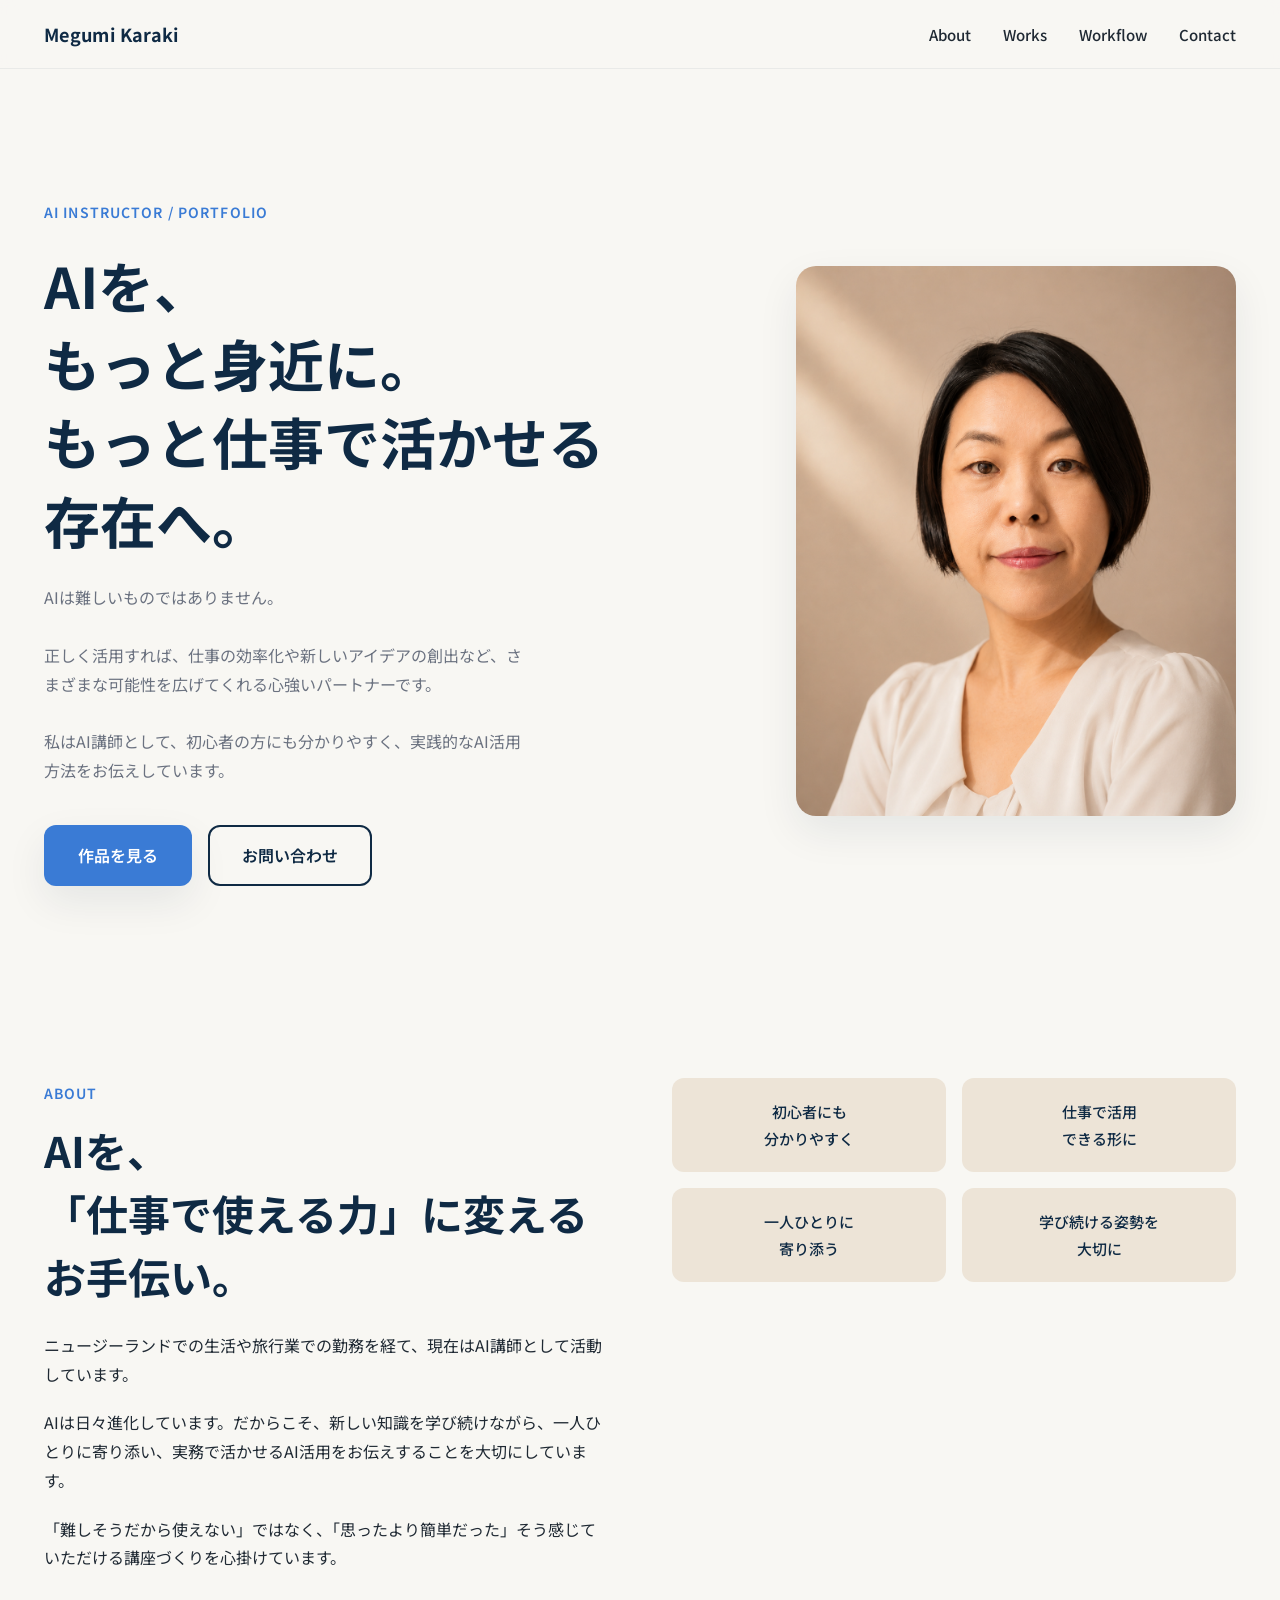
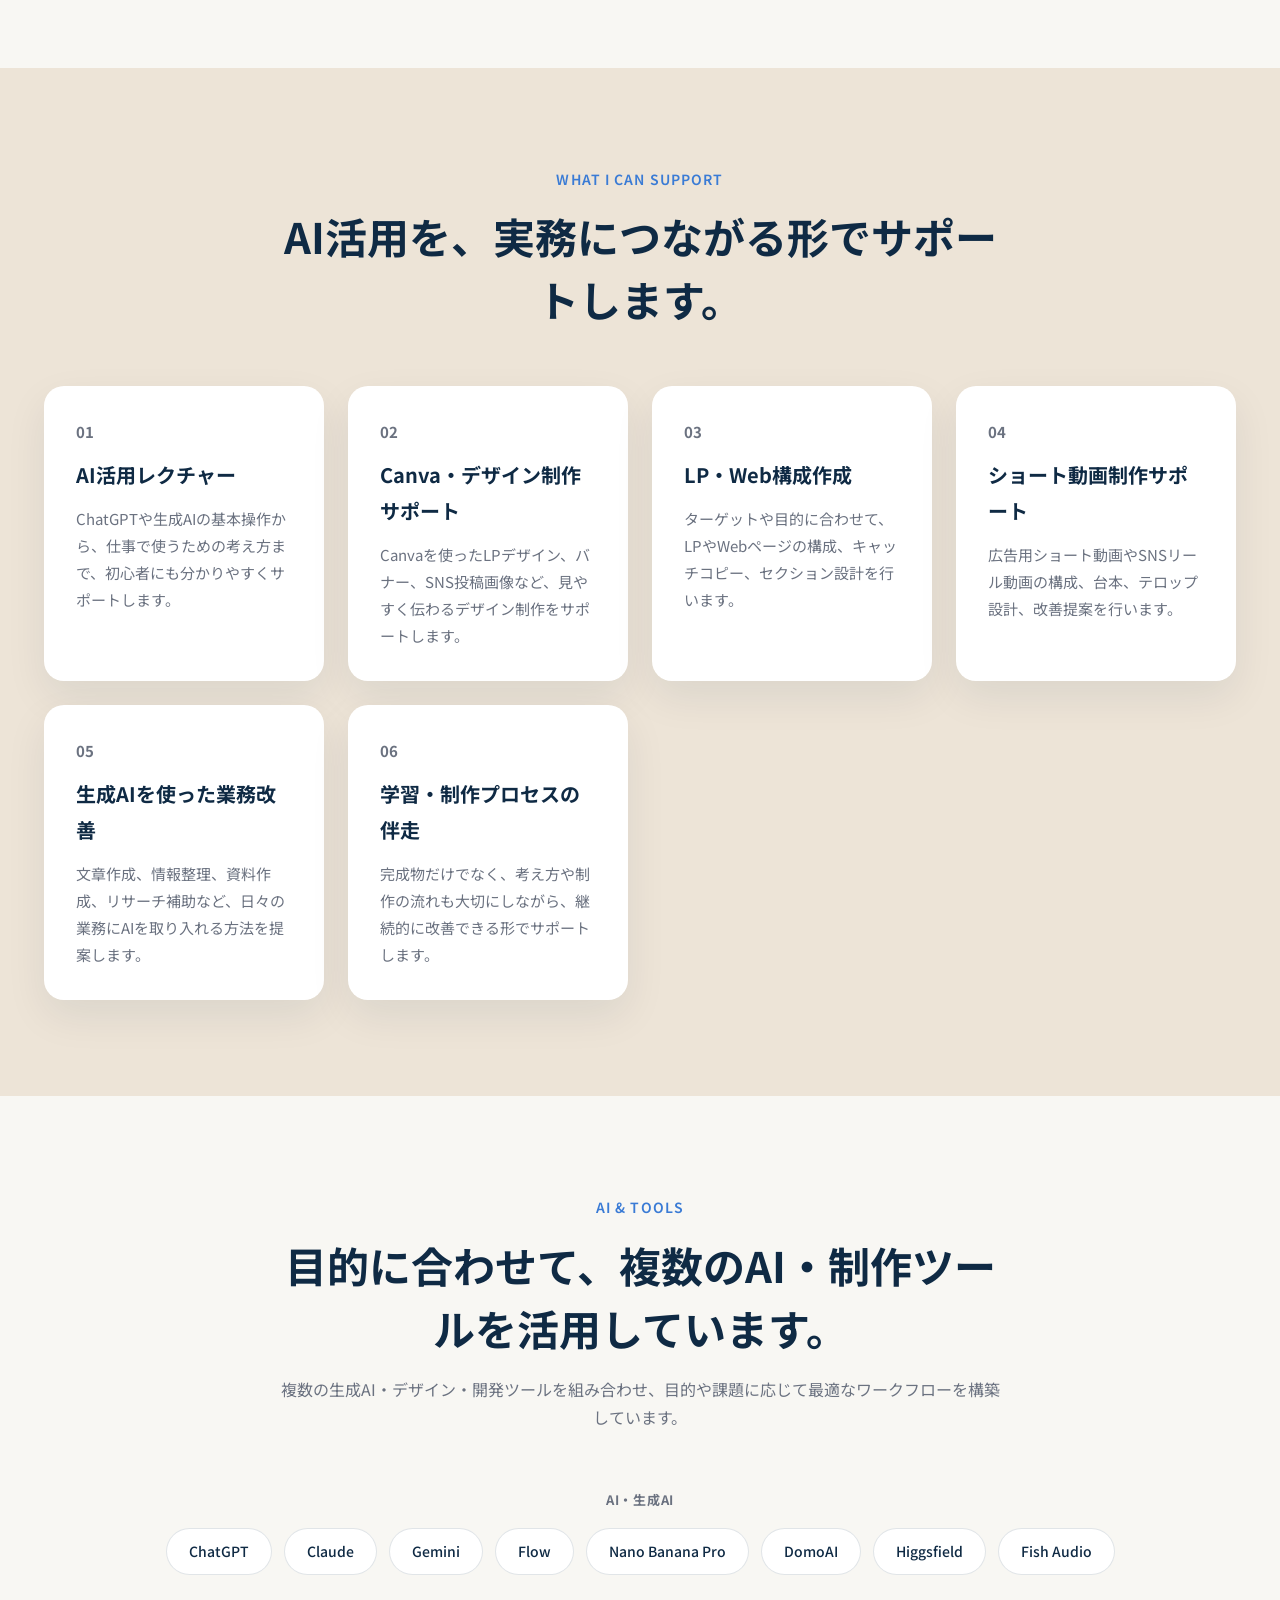
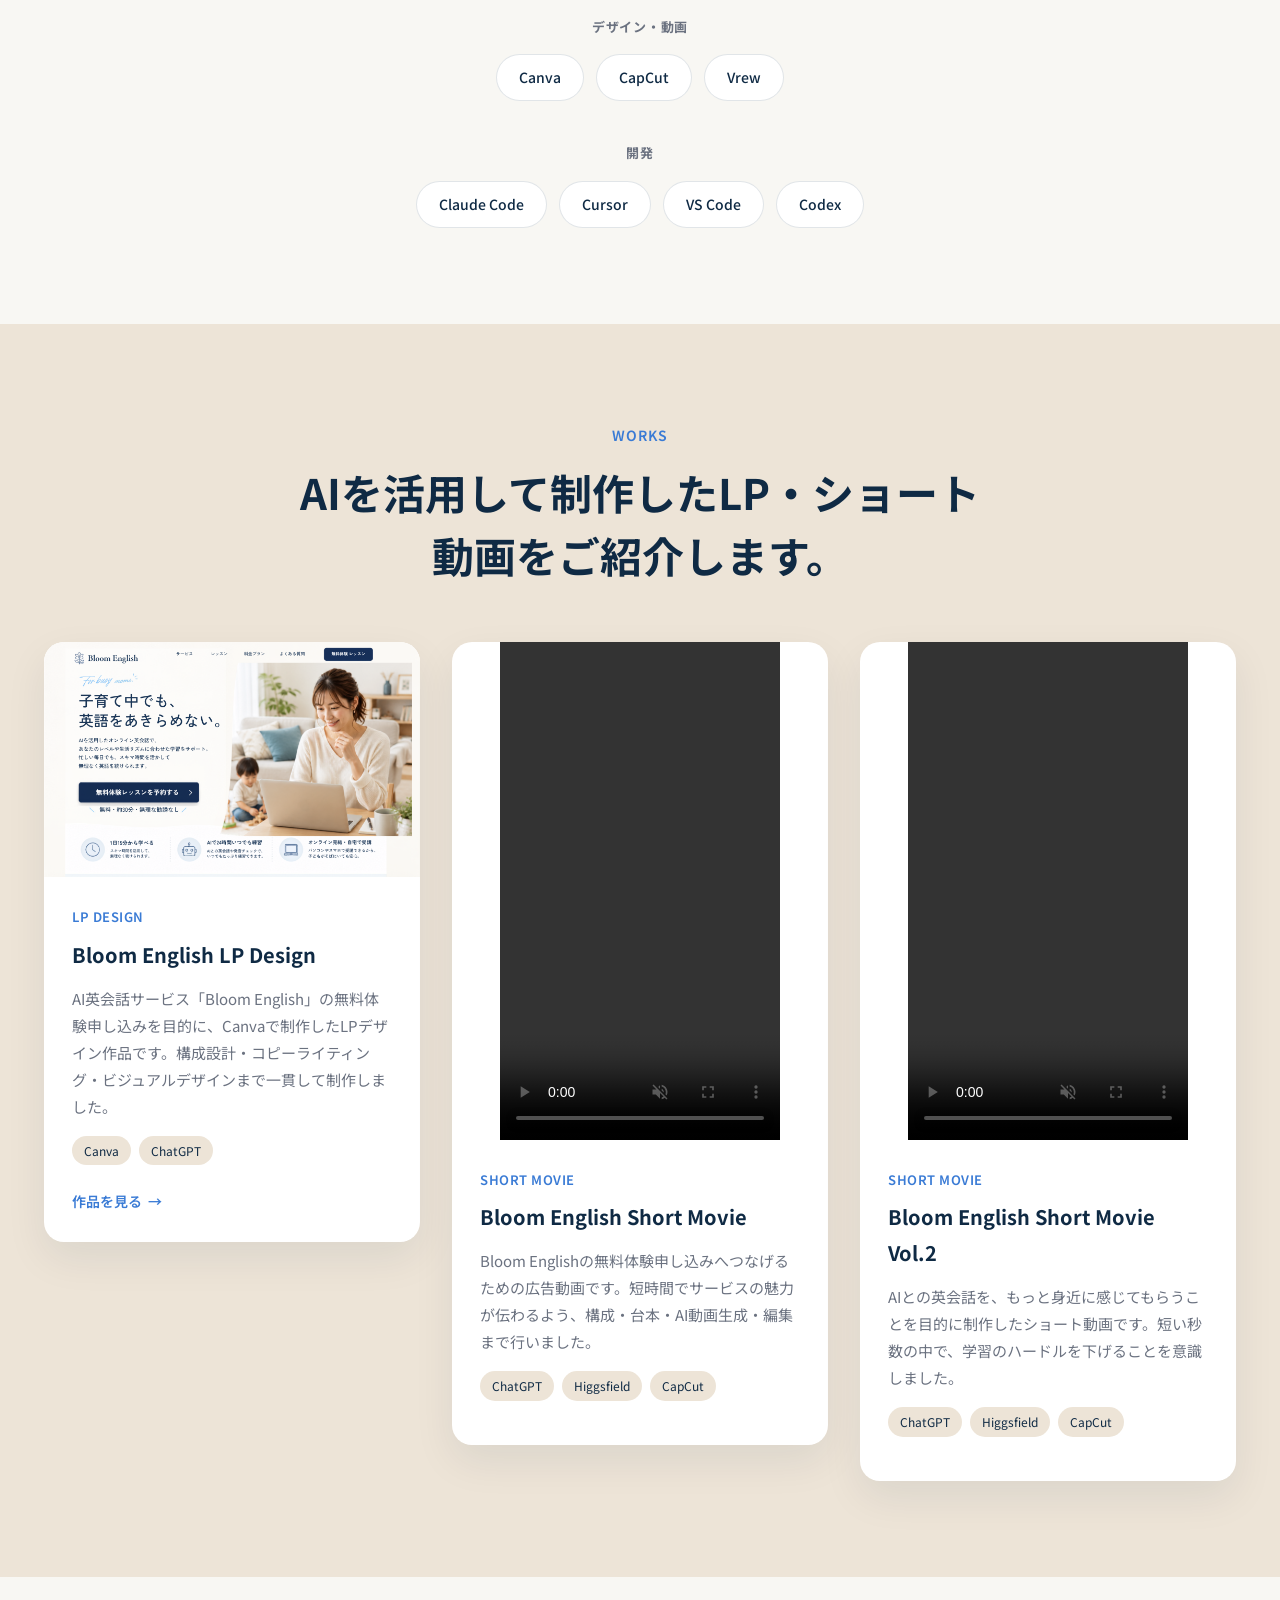
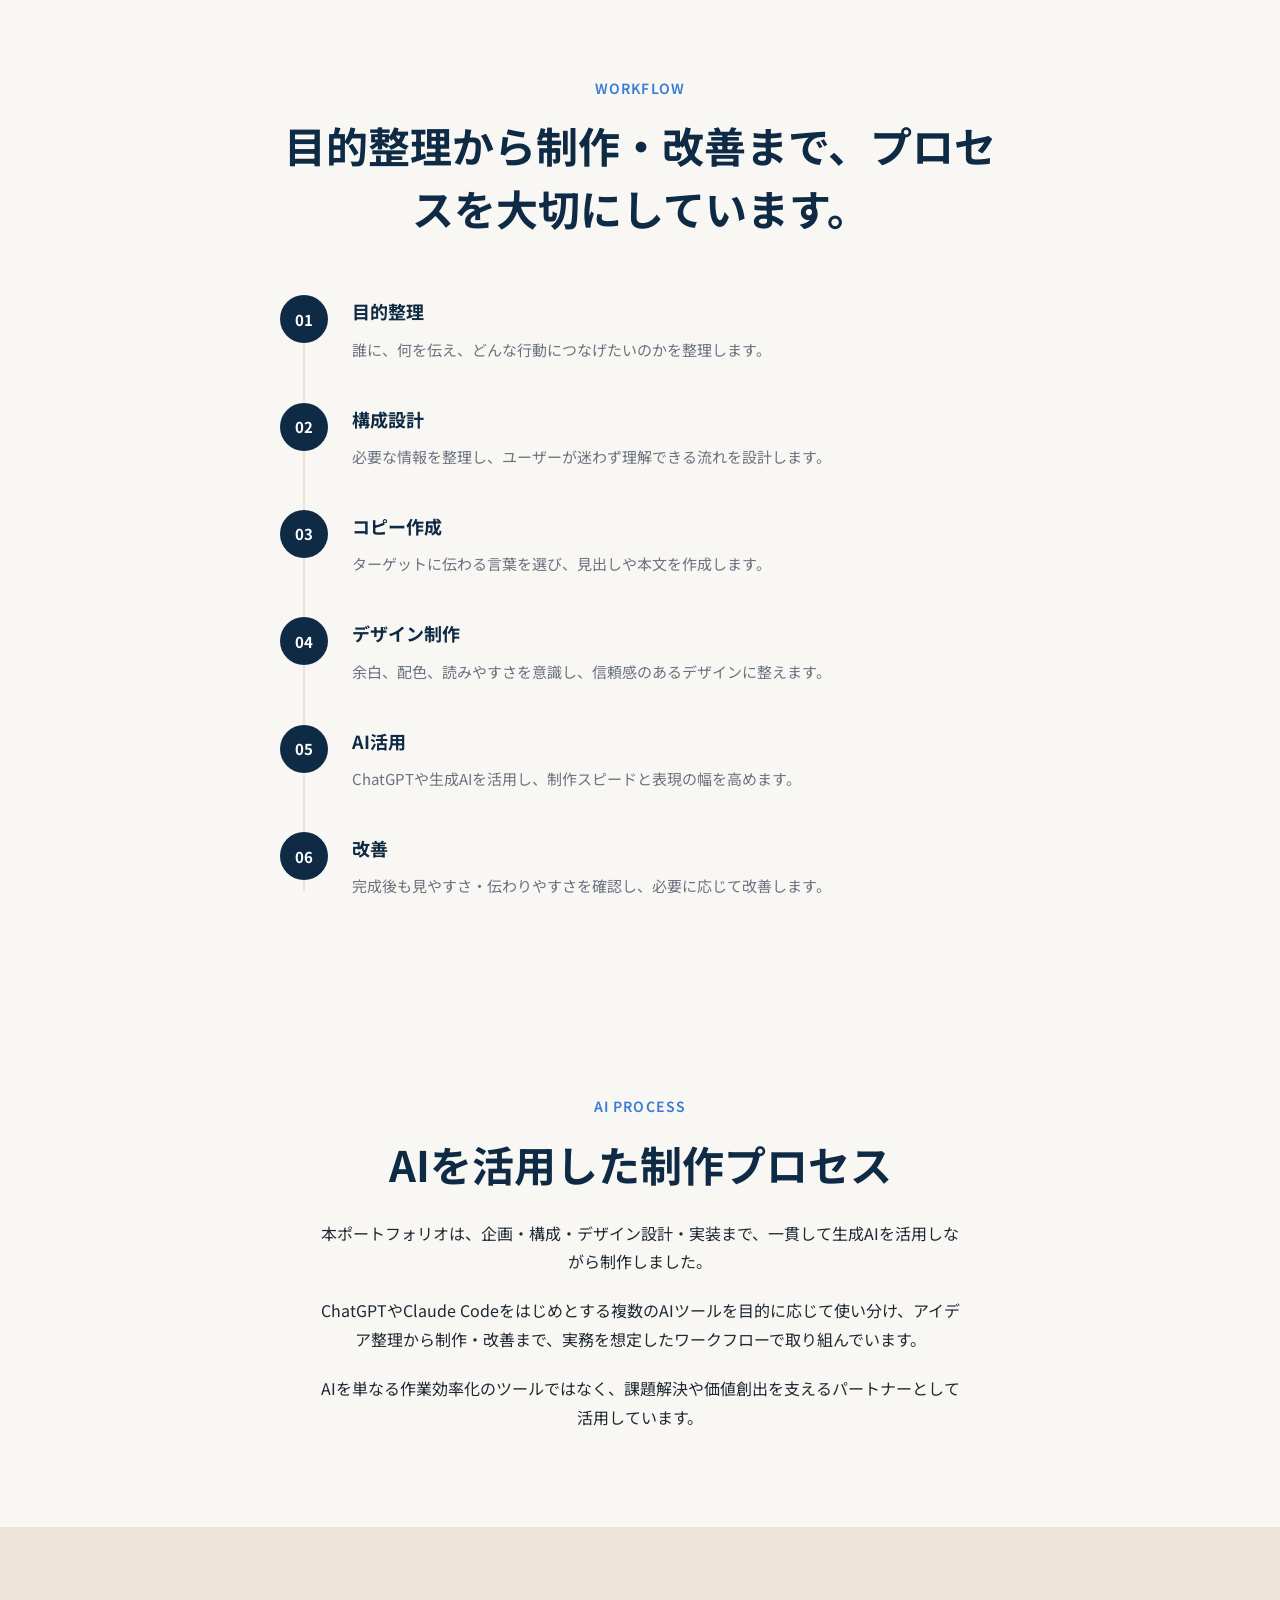
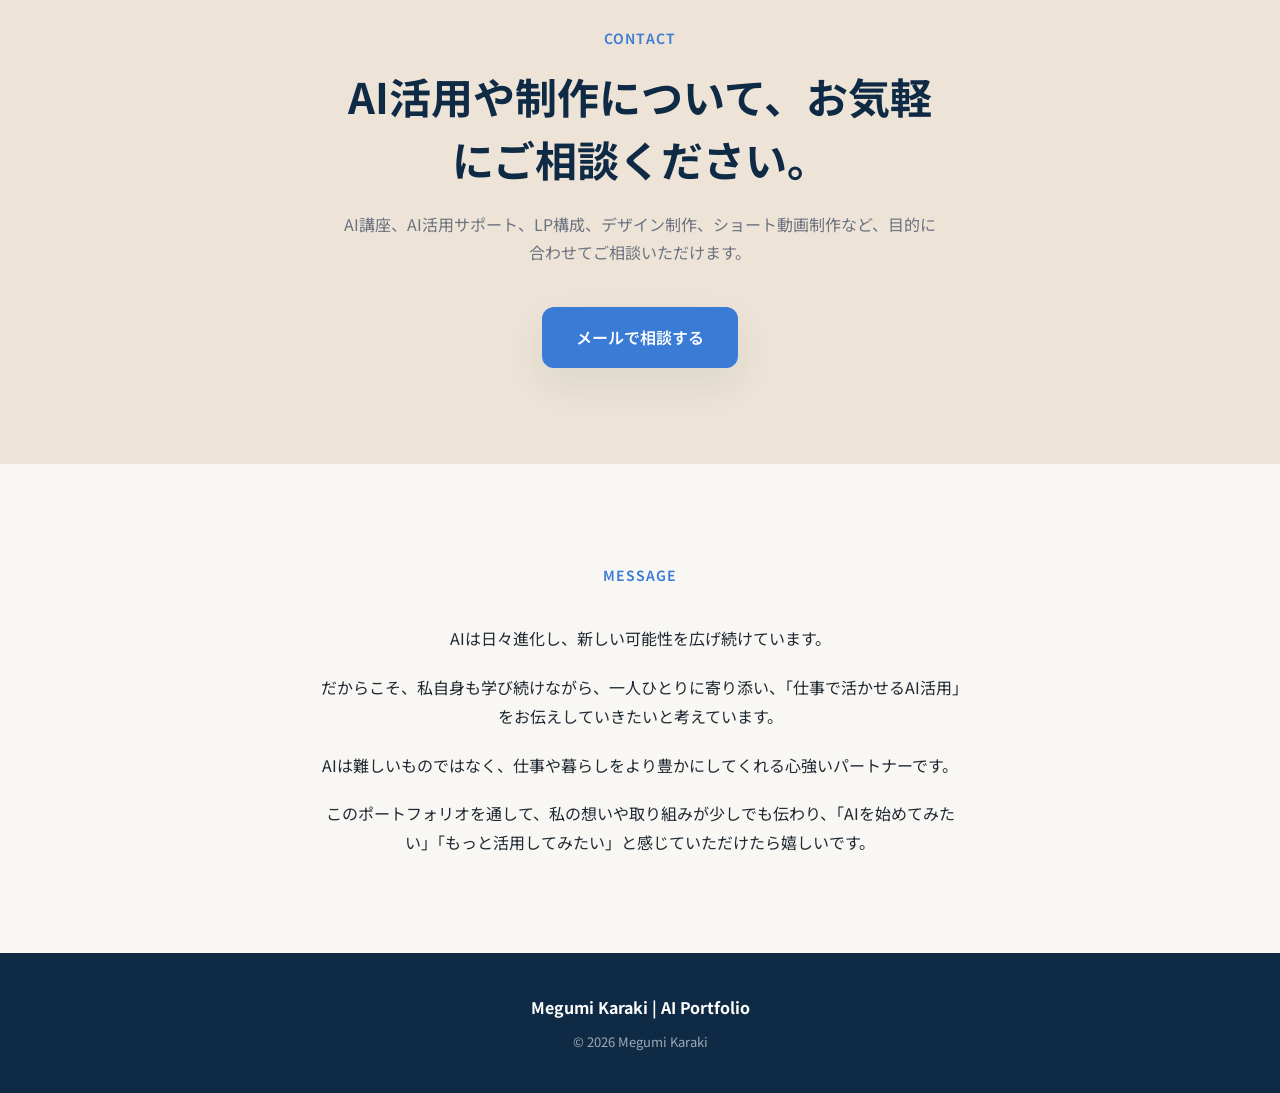
==== index.html @ 995f2ded "Restore portfolio files" ====
<!DOCTYPE html>
<html lang="ja">
<head>
  <meta charset="UTF-8">
  <meta name="viewport" content="width=device-width, initial-scale=1.0">
  <title>Megumi Karaki | AI Portfolio</title>
  <meta name="description" content="AI講師 Megumi Karaki のポートフォリオサイト。AI活用レクチャー、LP・Web制作、ショート動画制作の実績を紹介しています。">

  <!-- Google Fonts: Noto Sans JP -->
  <link rel="preconnect" href="https://fonts.googleapis.com">
  <link rel="preconnect" href="https://fonts.gstatic.com" crossorigin>
  <link href="https://fonts.googleapis.com/css2?family=Noto+Sans+JP:wght@400;500;600;700&display=swap" rel="stylesheet">

  <link rel="stylesheet" href="css/style.css">
</head>
<body>

  <!-- ==========================================================
       Header
       ========================================================== -->
  <header class="site-header">
    <div class="container header-inner">
      <a href="#hero" class="logo">Megumi Karaki</a>
      <nav class="main-nav" aria-label="メインナビゲーション">
        <a href="#about">About</a>
        <a href="#works">Works</a>
        <a href="#workflow">Workflow</a>
        <a href="#contact">Contact</a>
      </nav>
    </div>
  </header>

  <main>

    <!-- ==========================================================
         1. Hero
         ========================================================== -->
    <section id="hero" class="hero section">
      <div class="container hero-inner">
        <div class="hero-text">
          <p class="kicker">AI Instructor / Portfolio</p>
          <h1 class="hero-title">AIを、<br>もっと身近に。<br>もっと仕事で活かせる存在へ。</h1>
          <p class="hero-lead">
            AIは難しいものではありません。<br><br>
            正しく活用すれば、仕事の効率化や新しいアイデアの創出など、さまざまな可能性を広げてくれる心強いパートナーです。<br><br>
            私はAI講師として、初心者の方にも分かりやすく、実践的なAI活用方法をお伝えしています。
          </p>
          <div class="hero-cta">
            <a href="#works" class="btn btn-primary">作品を見る</a>
            <a href="#contact" class="btn btn-secondary">お問い合わせ</a>
          </div>
        </div>
        <div class="hero-image">
          <img src="assets/profile.png" alt="AI講師 Megumi Karaki のプロフィール写真" loading="eager">
        </div>
      </div>
    </section>

    <!-- ==========================================================
         2. About
         ========================================================== -->
    <section id="about" class="about section">
      <div class="container about-inner">
        <div class="about-text fade-in">
          <p class="section-kicker">About</p>
          <h2 class="section-title">AIを、<br>「仕事で使える力」に変えるお手伝い。</h2>
          <div class="about-body" style="margin-top: 24px;">
            <p>ニュージーランドでの生活や旅行業での勤務を経て、現在はAI講師として活動しています。</p>
            <p>AIは日々進化しています。だからこそ、新しい知識を学び続けながら、一人ひとりに寄り添い、実務で活かせるAI活用をお伝えすることを大切にしています。</p>
            <p>「難しそうだから使えない」ではなく、「思ったより簡単だった」そう感じていただける講座づくりを心掛けています。</p>
          </div>
        </div>
        <div class="about-cards fade-in">
          <div class="about-card">初心者にも<br>分かりやすく</div>
          <div class="about-card">仕事で活用<br>できる形に</div>
          <div class="about-card">一人ひとりに<br>寄り添う</div>
          <div class="about-card">学び続ける姿勢を<br>大切に</div>
        </div>
      </div>
    </section>

    <!-- ==========================================================
         3. What I Can Support
         ========================================================== -->
    <section id="support" class="support section bg-sub">
      <div class="container">
        <div class="section-header fade-in">
          <p class="section-kicker">What I Can Support</p>
          <h2 class="section-title">AI活用を、実務につながる形でサポートします。</h2>
        </div>
        <div class="support-grid">
          <div class="support-card fade-in">
            <p class="support-number">01</p>
            <h3>AI活用レクチャー</h3>
            <p>ChatGPTや生成AIの基本操作から、仕事で使うための考え方まで、初心者にも分かりやすくサポートします。</p>
          </div>
          <div class="support-card fade-in">
            <p class="support-number">02</p>
            <h3>Canva・デザイン制作サポート</h3>
            <p>Canvaを使ったLPデザイン、バナー、SNS投稿画像など、見やすく伝わるデザイン制作をサポートします。</p>
          </div>
          <div class="support-card fade-in">
            <p class="support-number">03</p>
            <h3>LP・Web構成作成</h3>
            <p>ターゲットや目的に合わせて、LPやWebページの構成、キャッチコピー、セクション設計を行います。</p>
          </div>
          <div class="support-card fade-in">
            <p class="support-number">04</p>
            <h3>ショート動画制作サポート</h3>
            <p>広告用ショート動画やSNSリール動画の構成、台本、テロップ設計、改善提案を行います。</p>
          </div>
          <div class="support-card fade-in">
            <p class="support-number">05</p>
            <h3>生成AIを使った業務改善</h3>
            <p>文章作成、情報整理、資料作成、リサーチ補助など、日々の業務にAIを取り入れる方法を提案します。</p>
          </div>
          <div class="support-card fade-in">
            <p class="support-number">06</p>
            <h3>学習・制作プロセスの伴走</h3>
            <p>完成物だけでなく、考え方や制作の流れも大切にしながら、継続的に改善できる形でサポートします。</p>
          </div>
        </div>
      </div>
    </section>

    <!-- ==========================================================
         4. AI & Tools
         ========================================================== -->
    <section id="tools" class="tools section">
      <div class="container">
        <div class="section-header fade-in">
          <p class="section-kicker">AI & Tools</p>
          <h2 class="section-title">目的に合わせて、複数のAI・制作ツールを活用しています。</h2>
          <p class="section-lead">複数の生成AI・デザイン・開発ツールを組み合わせ、目的や課題に応じて最適なワークフローを構築しています。</p>
        </div>
        <div class="tools-groups fade-in">
          <div class="tools-group">
            <p class="tools-group-label">AI・生成AI</p>
            <ul class="tools-list">
              <li class="tool-tag">ChatGPT</li>
              <li class="tool-tag">Claude</li>
              <li class="tool-tag">Gemini</li>
              <li class="tool-tag">Flow</li>
              <li class="tool-tag">Nano Banana Pro</li>
              <li class="tool-tag">DomoAI</li>
              <li class="tool-tag">Higgsfield</li>
              <li class="tool-tag">Fish Audio</li>
            </ul>
          </div>
          <div class="tools-group">
            <p class="tools-group-label">デザイン・動画</p>
            <ul class="tools-list">
              <li class="tool-tag">Canva</li>
              <li class="tool-tag">CapCut</li>
              <li class="tool-tag">Vrew</li>
            </ul>
          </div>
          <div class="tools-group">
            <p class="tools-group-label">開発</p>
            <ul class="tools-list">
              <li class="tool-tag">Claude Code</li>
              <li class="tool-tag">Cursor</li>
              <li class="tool-tag">VS Code</li>
              <li class="tool-tag">Codex</li>
            </ul>
          </div>
        </div>
      </div>
    </section>

    <!-- ==========================================================
         5. Works
         ========================================================== -->
    <section id="works" class="works section bg-sub">
      <div class="container">
        <div class="section-header fade-in">
          <p class="section-kicker">Works</p>
          <h2 class="section-title">AIを活用して制作したLP・ショート動画をご紹介します。</h2>
        </div>
        <div class="works-grid">

          <!-- Work 01: Bloom English LP (links to bloom-english.html) -->
          <article class="work-card fade-in">
            <div class="work-media">
              <img src="assets/01-hero.png" alt="Bloom English LPデザインのサムネイル画像" loading="lazy" width="1440" height="900">
            </div>
            <div class="work-body">
              <p class="work-category">LP Design</p>
              <h3 class="work-title">Bloom English LP Design</h3>
              <p class="work-desc">AI英会話サービス「Bloom English」の無料体験申し込みを目的に、Canvaで制作したLPデザイン作品です。構成設計・コピーライティング・ビジュアルデザインまで一貫して制作しました。</p>
              <div class="work-tools">
                <span>Canva</span>
                <span>ChatGPT</span>
              </div>
              <a href="bloom-english.html" class="work-link">作品を見る</a>
            </div>
          </article>

          <!-- Work 02: Short Movie 01 (9:16 vertical video) -->
          <article class="work-card fade-in">
            <div class="work-media work-media--video">
              <video muted loop playsinline controls aria-label="Bloom English 広告用ショート動画1本目">
                <source src="assets/01-short-video.mp4" type="video/mp4">
                お使いのブラウザは動画再生に対応していません。
              </video>
            </div>
            <div class="work-body">
              <p class="work-category">Short Movie</p>
              <h3 class="work-title">Bloom English Short Movie</h3>
              <p class="work-desc">Bloom Englishの無料体験申し込みへつなげるための広告動画です。短時間でサービスの魅力が伝わるよう、構成・台本・AI動画生成・編集まで行いました。</p>
              <div class="work-tools">
                <span>ChatGPT</span>
                <span>Higgsfield</span>
                <span>CapCut</span>
              </div>
            </div>
          </article>

          <!-- Work 03: Short Movie 02 (9:16 vertical video) -->
          <article class="work-card fade-in">
            <div class="work-media work-media--video">
              <video muted loop playsinline controls aria-label="Bloom English 広告用ショート動画2本目">
                <source src="assets/02-short-video.mp4" type="video/mp4">
                お使いのブラウザは動画再生に対応していません。
              </video>
            </div>
            <div class="work-body">
              <p class="work-category">Short Movie</p>
              <h3 class="work-title">Bloom English Short Movie Vol.2</h3>
              <p class="work-desc">AIとの英会話を、もっと身近に感じてもらうことを目的に制作したショート動画です。短い秒数の中で、学習のハードルを下げることを意識しました。</p>
              <div class="work-tools">
                <span>ChatGPT</span>
                <span>Higgsfield</span>
                <span>CapCut</span>
              </div>
            </div>
          </article>

        </div>
      </div>
    </section>

    <!-- ==========================================================
         6. Workflow
         ========================================================== -->
    <section id="workflow" class="workflow section">
      <div class="container">
        <div class="section-header fade-in">
          <p class="section-kicker">Workflow</p>
          <h2 class="section-title">目的整理から制作・改善まで、プロセスを大切にしています。</h2>
        </div>
        <div class="workflow-list fade-in">
          <div class="workflow-item">
            <div class="workflow-step">01</div>
            <div class="workflow-content">
              <h3>目的整理</h3>
              <p>誰に、何を伝え、どんな行動につなげたいのかを整理します。</p>
            </div>
          </div>
          <div class="workflow-item">
            <div class="workflow-step">02</div>
            <div class="workflow-content">
              <h3>構成設計</h3>
              <p>必要な情報を整理し、ユーザーが迷わず理解できる流れを設計します。</p>
            </div>
          </div>
          <div class="workflow-item">
            <div class="workflow-step">03</div>
            <div class="workflow-content">
              <h3>コピー作成</h3>
              <p>ターゲットに伝わる言葉を選び、見出しや本文を作成します。</p>
            </div>
          </div>
          <div class="workflow-item">
            <div class="workflow-step">04</div>
            <div class="workflow-content">
              <h3>デザイン制作</h3>
              <p>余白、配色、読みやすさを意識し、信頼感のあるデザインに整えます。</p>
            </div>
          </div>
          <div class="workflow-item">
            <div class="workflow-step">05</div>
            <div class="workflow-content">
              <h3>AI活用</h3>
              <p>ChatGPTや生成AIを活用し、制作スピードと表現の幅を高めます。</p>
            </div>
          </div>
          <div class="workflow-item">
            <div class="workflow-step">06</div>
            <div class="workflow-content">
              <h3>改善</h3>
              <p>完成後も見やすさ・伝わりやすさを確認し、必要に応じて改善します。</p>
            </div>
          </div>
        </div>
      </div>
    </section>

    <!-- ==========================================================
         AI Process: how this portfolio itself was built
         Reuses .message-section / .message-body (see Message section)
         so it stays quiet and visually consistent, not a standalone card.
         ========================================================== -->
    <section id="ai-process" class="message-section section">
      <div class="container fade-in">
        <p class="section-kicker">AI Process</p>
        <h2 class="section-title">AIを活用した制作プロセス</h2>
        <div class="message-body">
          <p>本ポートフォリオは、企画・構成・デザイン設計・実装まで、一貫して生成AIを活用しながら制作しました。</p>
          <p>ChatGPTやClaude Codeをはじめとする複数のAIツールを目的に応じて使い分け、アイデア整理から制作・改善まで、実務を想定したワークフローで取り組んでいます。</p>
          <p>AIを単なる作業効率化のツールではなく、課題解決や価値創出を支えるパートナーとして活用しています。</p>
        </div>
      </div>
    </section>

    <!-- ==========================================================
         7. Contact
         ========================================================== -->
    <section id="contact" class="contact section bg-sub">
      <div class="container contact-inner fade-in">
        <p class="section-kicker">Contact</p>
        <h2 class="section-title">AI活用や制作について、お気軽にご相談ください。</h2>
        <p class="contact-body">AI講座、AI活用サポート、LP構成、デザイン制作、ショート動画制作など、目的に合わせてご相談いただけます。</p>
        <!-- TODO: 実際のメールアドレスが決まり次第、下記 mailto を差し替える -->
        <a href="mailto:example@example.com" class="btn btn-primary">メールで相談する</a>
      </div>
    </section>

    <!-- ==========================================================
         8. Message
         ========================================================== -->
    <section id="message" class="message-section section">
      <div class="container fade-in">
        <p class="section-kicker">Message</p>
        <div class="message-body">
          <p>AIは日々進化し、新しい可能性を広げ続けています。</p>
          <p>だからこそ、私自身も学び続けながら、一人ひとりに寄り添い、「仕事で活かせるAI活用」をお伝えしていきたいと考えています。</p>
          <p>AIは難しいものではなく、仕事や暮らしをより豊かにしてくれる心強いパートナーです。</p>
          <p>このポートフォリオを通して、私の想いや取り組みが少しでも伝わり、「AIを始めてみたい」「もっと活用してみたい」と感じていただけたら嬉しいです。</p>
        </div>
      </div>
    </section>

  </main>

  <!-- ==========================================================
       Footer
       ========================================================== -->
  <footer class="site-footer">
    <p class="footer-name">Megumi Karaki | AI Portfolio</p>
    <p class="footer-copyright">&copy; 2026 Megumi Karaki</p>
  </footer>

  <script src="js/script.js"></script>
</body>
</html>
---- css/style.css ----
/* ==========================================================================
   Megumi Karaki | AI Portfolio - Common Stylesheet
   Used by: index.html (and shared base for bloom-english.html)
   ========================================================================== */

/* --------------------------------------------------------------------------
   1. CSS Variables
   -------------------------------------------------------------------------- */
:root {
  /* Colors (see documents/portfolio-specification.md section 4) */
  --color-base: #F8F7F3;   /* base background */
  --color-main: #0F2A44;   /* navy: headings / trust */
  --color-accent: #3A7BD5; /* blue: buttons / links / accents */
  --color-sub: #EDE4D7;    /* beige: card background */
  --color-text: #1F2933;   /* body text */
  --color-muted: #6B7280;  /* secondary text */
  --color-white: #FFFFFF;

  /* Shape */
  --radius-sm: 12px;  /* buttons / small elements */
  --radius-lg: 20px;  /* cards / large elements */

  /* Shadow */
  --shadow-soft: 0 16px 40px rgba(15, 42, 68, 0.08);

  /* Layout */
  --container-width: 1240px; /* Apple-style wide canvas, still with generous side margin */
  --section-padding-y: 96px;
  --section-padding-y-sp: 64px;

  /* Motion */
  --transition-base: 0.25s ease;
}

/* --------------------------------------------------------------------------
   2. Reset / Base
   -------------------------------------------------------------------------- */
*,
*::before,
*::after {
  box-sizing: border-box;
}

html {
  scroll-behavior: smooth;
  overflow-x: hidden; /* safety net: nothing should ever force horizontal scroll */
}

/* Note: overflow-x is intentionally set on html only, not body too.
   Setting a non-"visible" overflow on both creates two independent
   scroll containers (a classic CSS gotcha), which desyncs window
   scroll position from what's actually painted. */
body {
  margin: 0;
  font-family: 'Noto Sans JP', sans-serif;
  background: var(--color-base);
  color: var(--color-text);
  line-height: 1.8;
  -webkit-font-smoothing: antialiased;
}

img,
video {
  max-width: 100%;
  display: block;
}

/* Grid/flex items default to min-width:auto, which lets a large intrinsic
   image size force its track wider than intended (a common overflow bug).
   Reset it everywhere so images always shrink to fit their column. */
.hero-inner > *,
.about-inner > *,
.work-card,
.support-card {
  min-width: 0;
}

a {
  color: inherit;
  text-decoration: none;
}

ul,
ol {
  margin: 0;
  padding: 0;
  list-style: none;
}

h1, h2, h3, p {
  margin: 0;
}

/* --------------------------------------------------------------------------
   3. Layout Helpers
   -------------------------------------------------------------------------- */
.container {
  max-width: var(--container-width);
  margin: 0 auto;
  padding: 0 24px;
}

.section {
  padding: var(--section-padding-y) 0;
}

@media (max-width: 768px) {
  .section {
    padding: var(--section-padding-y-sp) 0;
  }
}

/* Alternate background used to separate sections softly */
.bg-sub {
  background: var(--color-sub);
}

/* Section heading block (kicker + title + lead), shared across sections */
.section-header {
  text-align: center;
  max-width: 720px;
  margin: 0 auto 56px;
}

.section-kicker {
  display: inline-block;
  font-size: 14px;
  font-weight: 600;
  letter-spacing: 0.08em;
  color: var(--color-accent);
  text-transform: uppercase;
  margin-bottom: 12px;
}

.section-title {
  font-size: clamp(28px, 4vw, 42px);
  font-weight: 700;
  color: var(--color-main);
  line-height: 1.5;
}

.section-lead {
  margin-top: 16px;
  color: var(--color-muted);
  font-size: 16px;
}

@media (max-width: 768px) {
  .section-header {
    margin-bottom: 40px;
  }
}

/* --------------------------------------------------------------------------
   4. Buttons
   -------------------------------------------------------------------------- */
.btn {
  display: inline-flex;
  align-items: center;
  justify-content: center;
  padding: 14px 32px;
  border-radius: var(--radius-sm);
  font-size: 16px;
  font-weight: 600;
  transition: transform var(--transition-base), box-shadow var(--transition-base), background var(--transition-base);
  border: 2px solid transparent;
  white-space: nowrap;
}

.btn-primary {
  background: var(--color-accent);
  color: var(--color-white);
  box-shadow: var(--shadow-soft);
}

.btn-primary:hover {
  transform: translateY(-2px);
  box-shadow: 0 20px 44px rgba(58, 123, 213, 0.28);
}

.btn-secondary {
  background: transparent;
  color: var(--color-main);
  border-color: var(--color-main);
}

.btn-secondary:hover {
  background: var(--color-main);
  color: var(--color-white);
  transform: translateY(-2px);
}

/* --------------------------------------------------------------------------
   5. Header / Navigation
   -------------------------------------------------------------------------- */
.site-header {
  position: sticky;
  top: 0;
  z-index: 100;
  background: rgba(248, 247, 243, 0.9);
  backdrop-filter: blur(8px);
  border-bottom: 1px solid rgba(15, 42, 68, 0.06);
}

.header-inner {
  display: flex;
  align-items: center;
  justify-content: space-between;
  padding-top: 18px;
  padding-bottom: 18px;
}

.logo {
  font-size: 18px;
  font-weight: 700;
  color: var(--color-main);
  letter-spacing: 0.02em;
  white-space: nowrap;
  flex-shrink: 0;
}

.main-nav {
  display: flex;
  gap: 32px;
  flex-wrap: wrap;
}

.main-nav a {
  font-size: 15px;
  font-weight: 500;
  color: var(--color-text);
  transition: color var(--transition-base);
}

.main-nav a:hover {
  color: var(--color-accent);
}

@media (max-width: 600px) {
  .header-inner {
    flex-wrap: wrap;
    row-gap: 8px;
  }

  .main-nav {
    width: 100%;
    gap: 16px;
  }

  .main-nav a {
    font-size: 13px;
  }
}

/* Offset anchor targets so the sticky header doesn't cover section titles */
section[id] {
  scroll-margin-top: 72px;
}

/* --------------------------------------------------------------------------
   6. Hero
   -------------------------------------------------------------------------- */
.hero-inner {
  display: grid;
  grid-template-columns: 1fr minmax(320px, 440px);
  align-items: center;
  gap: 64px;
  padding-top: 32px;
}

.hero-text {
  max-width: 560px;
}

.hero-text .kicker {
  display: inline-block;
  font-size: 14px;
  font-weight: 600;
  letter-spacing: 0.08em;
  color: var(--color-accent);
  text-transform: uppercase;
  margin-bottom: 20px;
}

.hero-title {
  font-size: clamp(32px, 4.5vw, 56px);
  font-weight: 700;
  color: var(--color-main);
  line-height: 1.4;
}

.hero-lead {
  margin-top: 24px;
  font-size: 16px;
  color: var(--color-muted);
  max-width: 480px;
}

.hero-cta {
  display: flex;
  gap: 16px;
  margin-top: 40px;
  flex-wrap: wrap;
}

/* Hero image sits inside a fixed-proportion "card" so a portrait photo
   never stretches taller than intended or gets cropped too tight. */
.hero-image {
  width: 100%;
  justify-self: center;
}

.hero-image img {
  width: 100%;
  height: auto; /* override the width/height HTML attributes so aspect-ratio below can take effect */
  aspect-ratio: 4 / 5;
  border-radius: var(--radius-lg);
  box-shadow: var(--shadow-soft);
  object-fit: cover;
  object-position: top center; /* keep the face fully in frame */
}

@media (max-width: 900px) {
  .hero-inner {
    grid-template-columns: 1fr;
    text-align: center;
  }

  .hero-text {
    max-width: 100%;
    margin: 0 auto;
  }

  .hero-lead {
    margin-left: auto;
    margin-right: auto;
  }

  .hero-cta {
    justify-content: center;
  }

  .hero-image {
    order: -1;
    max-width: 320px;
    margin: 0 auto;
  }
}

/* --------------------------------------------------------------------------
   7. About
   -------------------------------------------------------------------------- */
.about-inner {
  display: grid;
  grid-template-columns: 1fr 1fr;
  gap: 64px;
  align-items: start;
}

.about-body p + p {
  margin-top: 20px;
}

.about-cards {
  display: grid;
  grid-template-columns: repeat(2, 1fr);
  gap: 16px;
}

.about-card {
  background: var(--color-sub);
  border-radius: var(--radius-sm);
  padding: 20px;
  font-size: 15px;
  font-weight: 500;
  color: var(--color-main);
  text-align: center;
}

@media (max-width: 900px) {
  .about-inner {
    grid-template-columns: 1fr;
    gap: 40px;
  }
}

/* --------------------------------------------------------------------------
   8. What I Can Support
   -------------------------------------------------------------------------- */
.support-grid {
  display: grid;
  grid-template-columns: repeat(auto-fit, minmax(280px, 1fr));
  gap: 24px;
}

.support-card {
  background: var(--color-white);
  border-radius: var(--radius-lg);
  padding: 32px;
  box-shadow: var(--shadow-soft);
  transition: transform var(--transition-base), box-shadow var(--transition-base);
}

.support-card:hover {
  transform: translateY(-6px);
  box-shadow: 0 24px 48px rgba(15, 42, 68, 0.12);
}

.support-number {
  font-size: 14px;
  font-weight: 700;
  color: var(--color-accent);
  margin-bottom: 12px;
}

.support-card h3 {
  font-size: 20px;
  font-weight: 700;
  color: var(--color-main);
  margin-bottom: 12px;
}

.support-card p {
  font-size: 15px;
  color: var(--color-muted);
}

/* --------------------------------------------------------------------------
   9. AI & Tools
   -------------------------------------------------------------------------- */
/* Groups (AI・生成AI / デザイン・動画 / 開発) stack vertically so an
   uneven number of tools per group never looks lopsided. */
.tools-groups {
  display: flex;
  flex-direction: column;
  gap: 40px;
}

.tools-group-label {
  text-align: center;
  font-size: 13px;
  font-weight: 700;
  letter-spacing: 0.06em;
  text-transform: uppercase;
  color: var(--color-muted);
  margin-bottom: 16px;
}

.tools-list {
  display: flex;
  flex-wrap: wrap;
  justify-content: center;
  gap: 12px;
}

.tool-tag {
  background: var(--color-white);
  border: 1px solid rgba(15, 42, 68, 0.12);
  border-radius: 999px;
  padding: 10px 22px;
  font-size: 14px;
  font-weight: 500;
  color: var(--color-main);
  transition: background var(--transition-base), color var(--transition-base), border-color var(--transition-base);
}

.tool-tag:hover {
  background: var(--color-accent);
  border-color: var(--color-accent);
  color: var(--color-white);
}

/* --------------------------------------------------------------------------
   10. Works
   -------------------------------------------------------------------------- */
.works-grid {
  display: grid;
  grid-template-columns: repeat(auto-fit, minmax(300px, 1fr));
  gap: 32px;
  /* Cards have different media aspect ratios (LP thumbnail vs. vertical
     video), so let each card keep its own natural height instead of
     stretching to match the tallest one in the row. */
  align-items: start;
}

.work-card {
  background: var(--color-white);
  border-radius: var(--radius-lg);
  overflow: hidden;
  box-shadow: var(--shadow-soft);
  display: flex;
  flex-direction: column;
  transition: transform var(--transition-base), box-shadow var(--transition-base);
}

.work-card:hover {
  transform: translateY(-6px);
  box-shadow: 0 24px 48px rgba(15, 42, 68, 0.12);
}

.work-media {
  aspect-ratio: 16 / 10;
  background: var(--color-sub);
  overflow: hidden;
}

.work-media img,
.work-media video {
  width: 100%;
  height: 100%;
  object-fit: cover;
}

/* The short-movie assets are vertical 9:16 footage (Reels/Shorts style).
   Forcing them into the 16:10 ratio above crops them awkwardly, so these
   cards get their own portrait-shaped media area instead. */
.work-media--video {
  aspect-ratio: 9 / 16;
  max-width: 280px;
  margin: 0 auto;
  background: var(--color-main);
}

.work-body {
  padding: 28px;
  display: flex;
  flex-direction: column;
  flex: 1;
}

.work-category {
  font-size: 13px;
  font-weight: 600;
  letter-spacing: 0.04em;
  color: var(--color-accent);
  text-transform: uppercase;
  margin-bottom: 8px;
}

.work-title {
  font-size: 20px;
  font-weight: 700;
  color: var(--color-main);
  margin-bottom: 12px;
}

.work-desc {
  font-size: 15px;
  color: var(--color-muted);
  flex: 1;
}

.work-tools {
  display: flex;
  flex-wrap: wrap;
  gap: 8px;
  margin: 16px 0;
}

.work-tools span {
  font-size: 12px;
  background: var(--color-sub);
  color: var(--color-main);
  padding: 4px 12px;
  border-radius: 999px;
}

.work-link {
  margin-top: 8px;
  font-size: 14px;
  font-weight: 600;
  color: var(--color-accent);
  display: inline-flex;
  align-items: center;
  gap: 6px;
}

.work-link::after {
  content: '\2192'; /* right arrow */
  transition: transform var(--transition-base);
}

.work-card:hover .work-link::after {
  transform: translateX(4px);
}

/* --------------------------------------------------------------------------
   11. Workflow
   -------------------------------------------------------------------------- */
.workflow-list {
  position: relative;
  max-width: 720px;
  margin: 0 auto;
}

.workflow-list::before {
  content: '';
  position: absolute;
  left: 23px;
  top: 8px;
  bottom: 8px;
  width: 2px;
  background: var(--color-sub);
}

.workflow-item {
  position: relative;
  display: flex;
  gap: 24px;
  padding-bottom: 40px;
}

.workflow-item:last-child {
  padding-bottom: 0;
}

.workflow-step {
  flex-shrink: 0;
  width: 48px;
  height: 48px;
  border-radius: 50%;
  background: var(--color-main);
  color: var(--color-white);
  display: flex;
  align-items: center;
  justify-content: center;
  font-weight: 700;
  font-size: 15px;
  z-index: 1;
}

.workflow-content h3 {
  font-size: 18px;
  font-weight: 700;
  color: var(--color-main);
  margin-bottom: 8px;
}

.workflow-content p {
  font-size: 15px;
  color: var(--color-muted);
}

/* --------------------------------------------------------------------------
   12. Contact
   -------------------------------------------------------------------------- */
.contact-inner {
  text-align: center;
  max-width: 640px;
  margin: 0 auto;
}

.contact-inner .section-title {
  margin-bottom: 16px;
}

.contact-body {
  margin-top: 20px;
  color: var(--color-muted);
  font-size: 16px;
}

.contact-inner .btn {
  margin-top: 40px;
}

/* --------------------------------------------------------------------------
   13. Message
   -------------------------------------------------------------------------- */
.message-section {
  text-align: center;
}

.message-body {
  max-width: 640px;
  margin: 24px auto 0;
  color: var(--color-text);
  font-size: 16px;
}

.message-body p + p {
  margin-top: 20px;
}

/* --------------------------------------------------------------------------
   14. Footer
   -------------------------------------------------------------------------- */
.site-footer {
  background: var(--color-main);
  color: var(--color-white);
  text-align: center;
  padding: 40px 24px;
}

.site-footer .footer-name {
  font-weight: 700;
  margin-bottom: 8px;
}

.site-footer .footer-copyright {
  font-size: 13px;
  color: rgba(255, 255, 255, 0.6);
}

/* --------------------------------------------------------------------------
   15. Entrance Animation
   Runs automatically on load via CSS only (no IntersectionObserver).
   A JS-driven scroll observer can silently never fire in some browser/tab
   states, which would leave content permanently invisible - unacceptable
   for a site that must reliably display. A CSS animation always runs.
   -------------------------------------------------------------------------- */
.fade-in {
  animation: fade-in-up 0.7s ease both;
}

@keyframes fade-in-up {
  from {
    opacity: 0;
    transform: translateY(16px);
  }
  to {
    opacity: 1;
    transform: translateY(0);
  }
}

/* Respect users who prefer less motion */
@media (prefers-reduced-motion: reduce) {
  .fade-in {
    animation: none;
  }
}

/* --------------------------------------------------------------------------
   16. Responsive - shared grid collapses
   -------------------------------------------------------------------------- */
@media (max-width: 700px) {
  .about-cards {
    grid-template-columns: 1fr;
  }
}
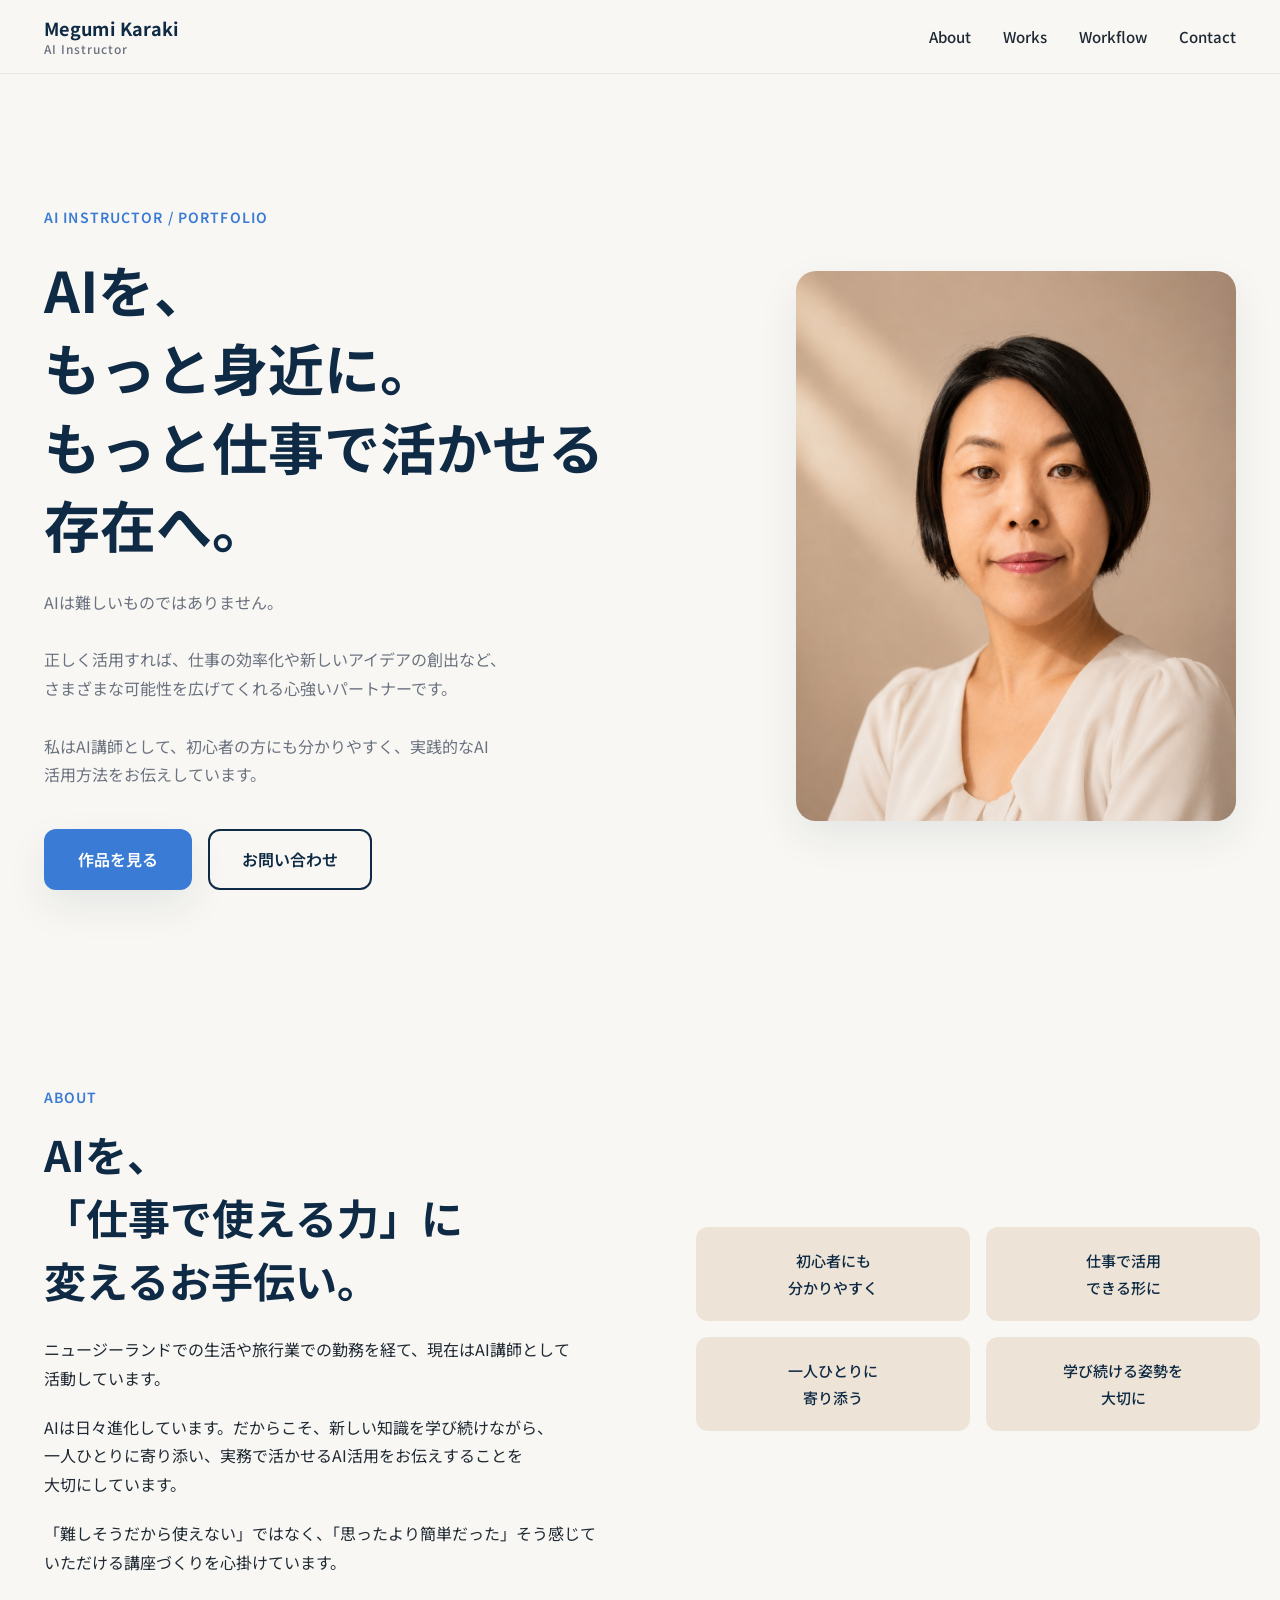
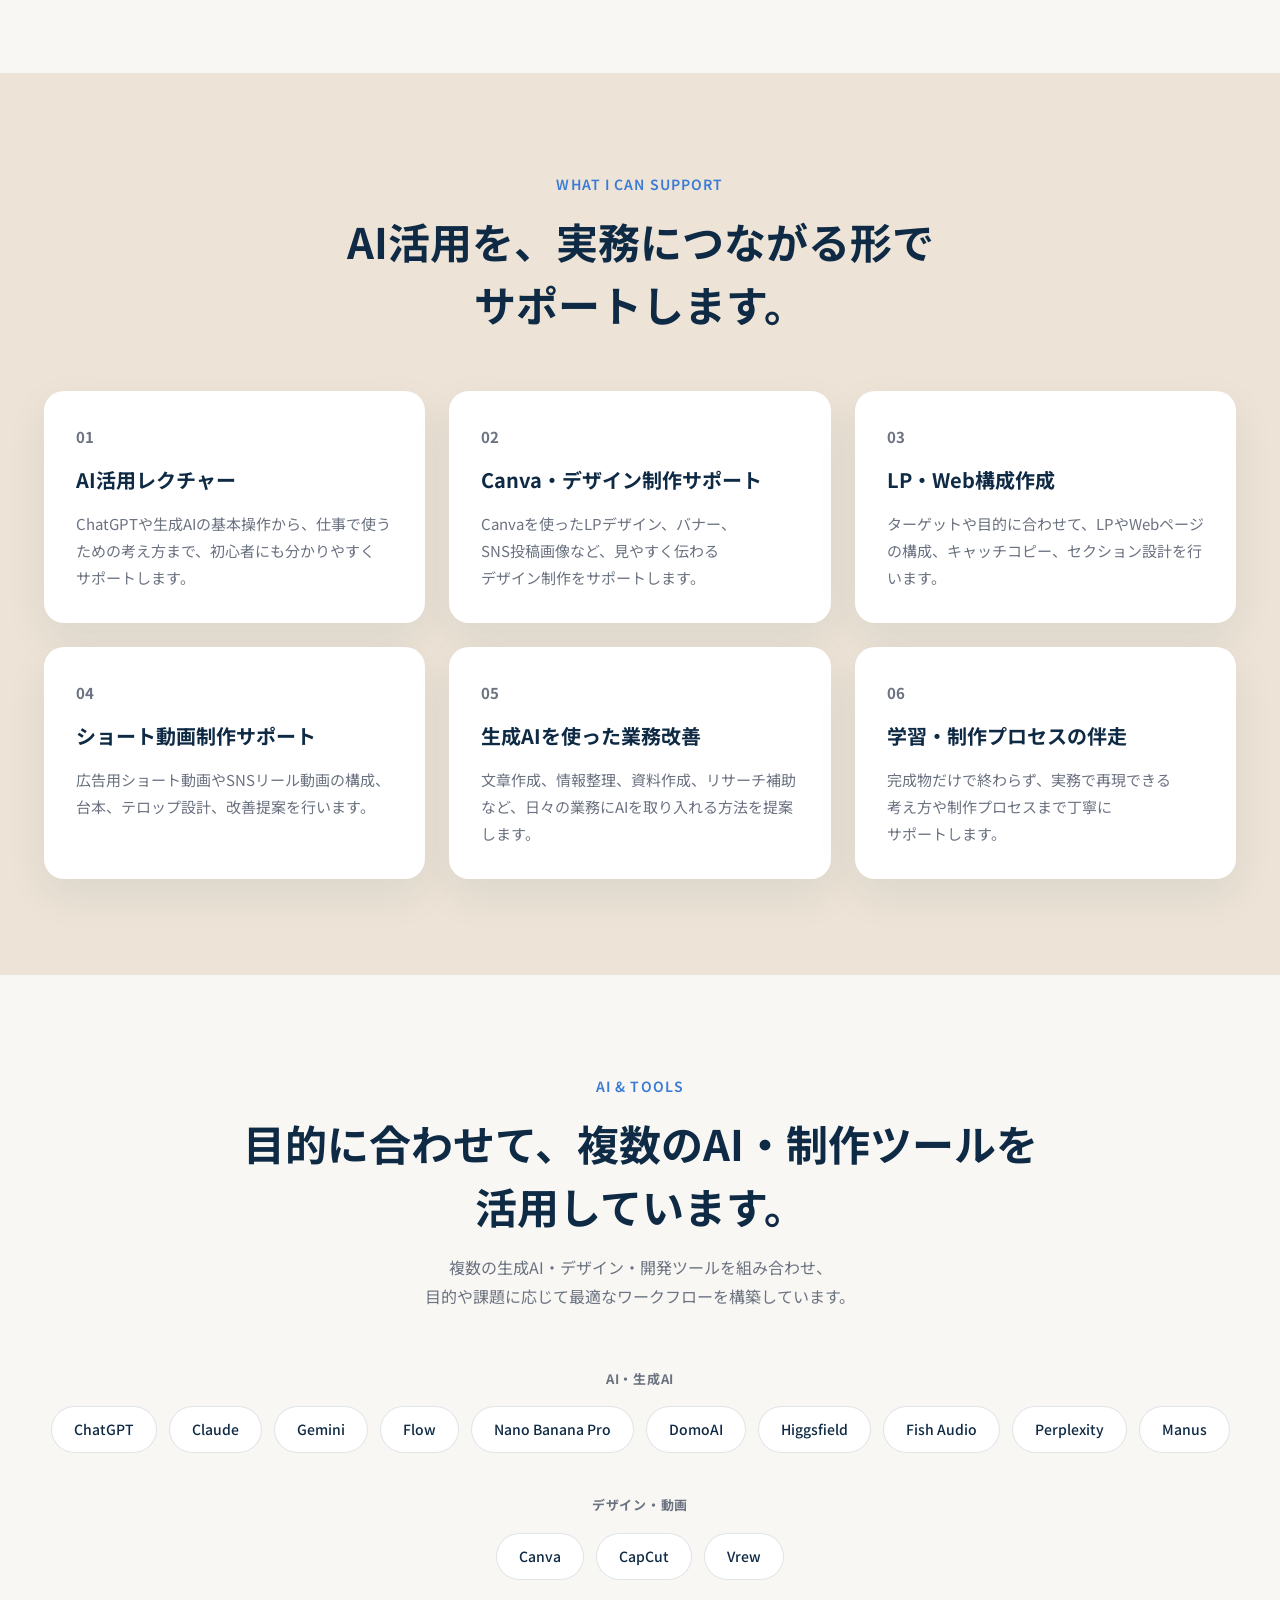
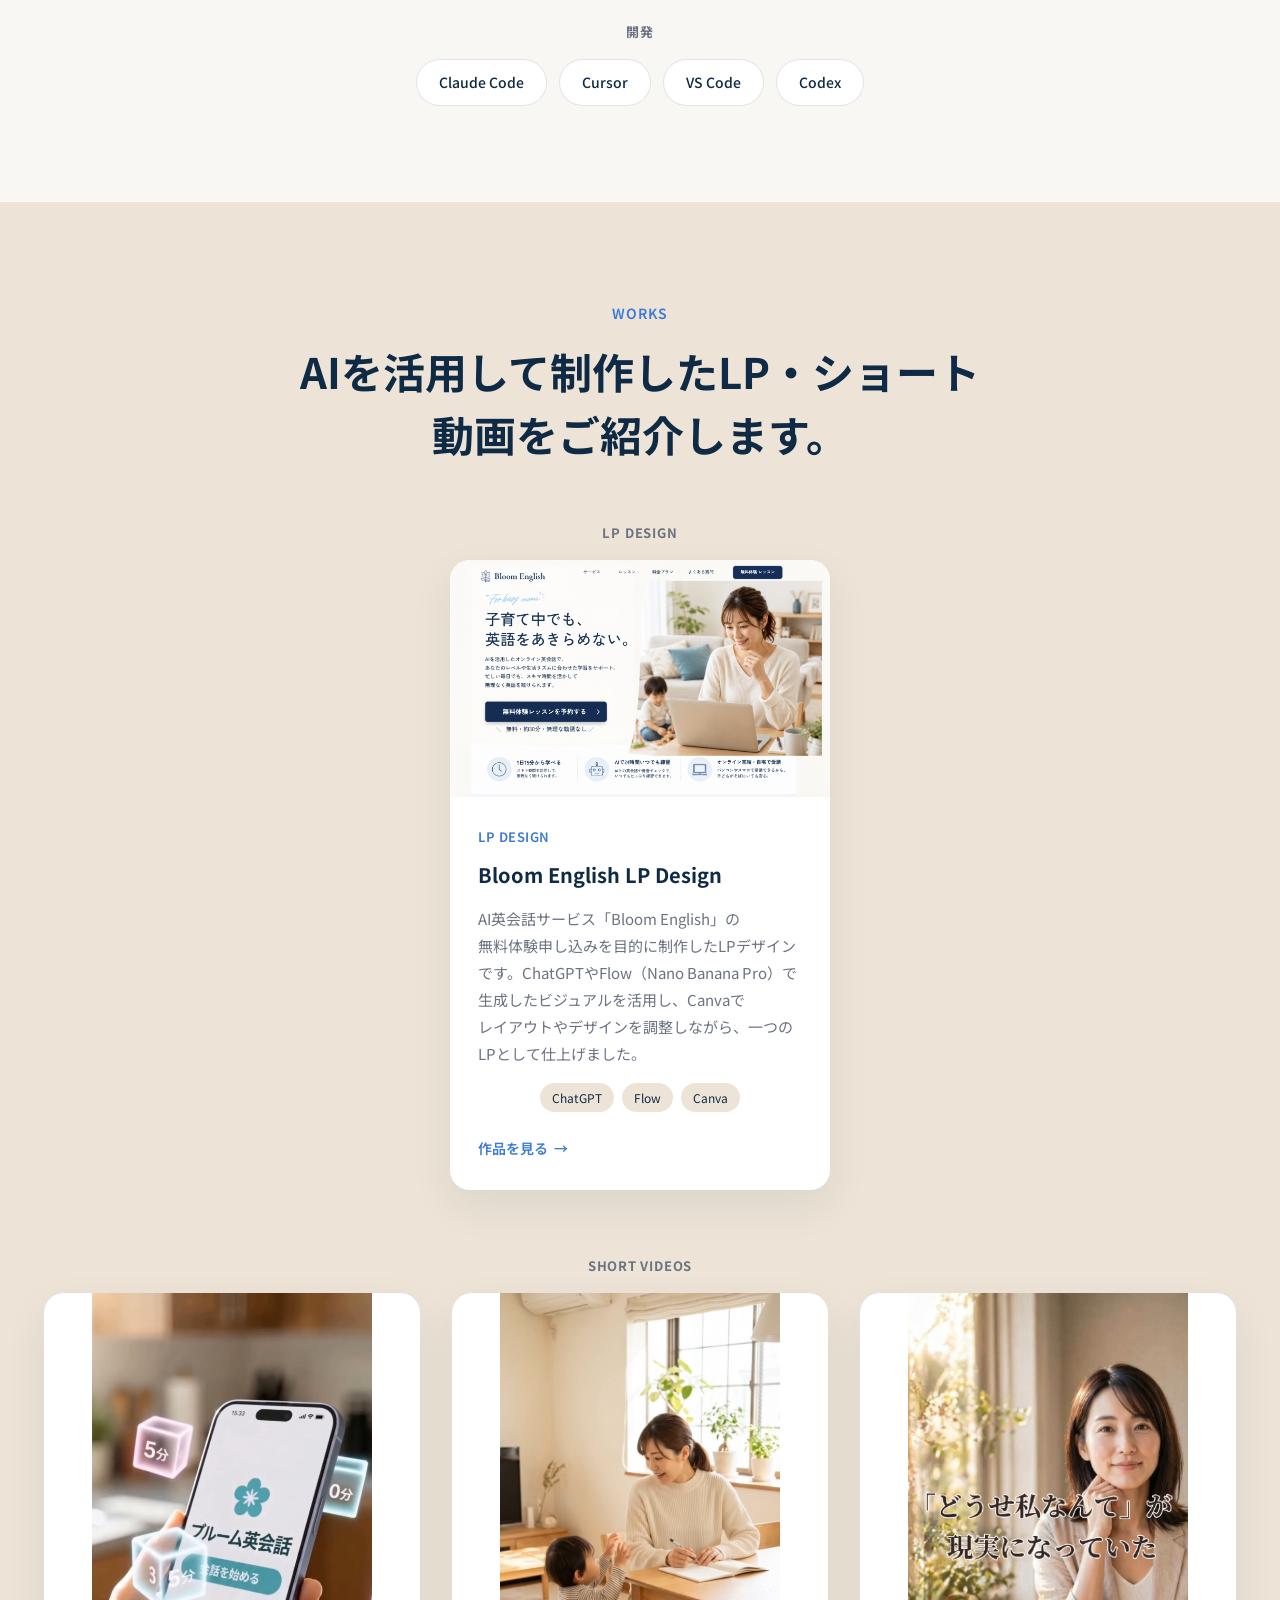
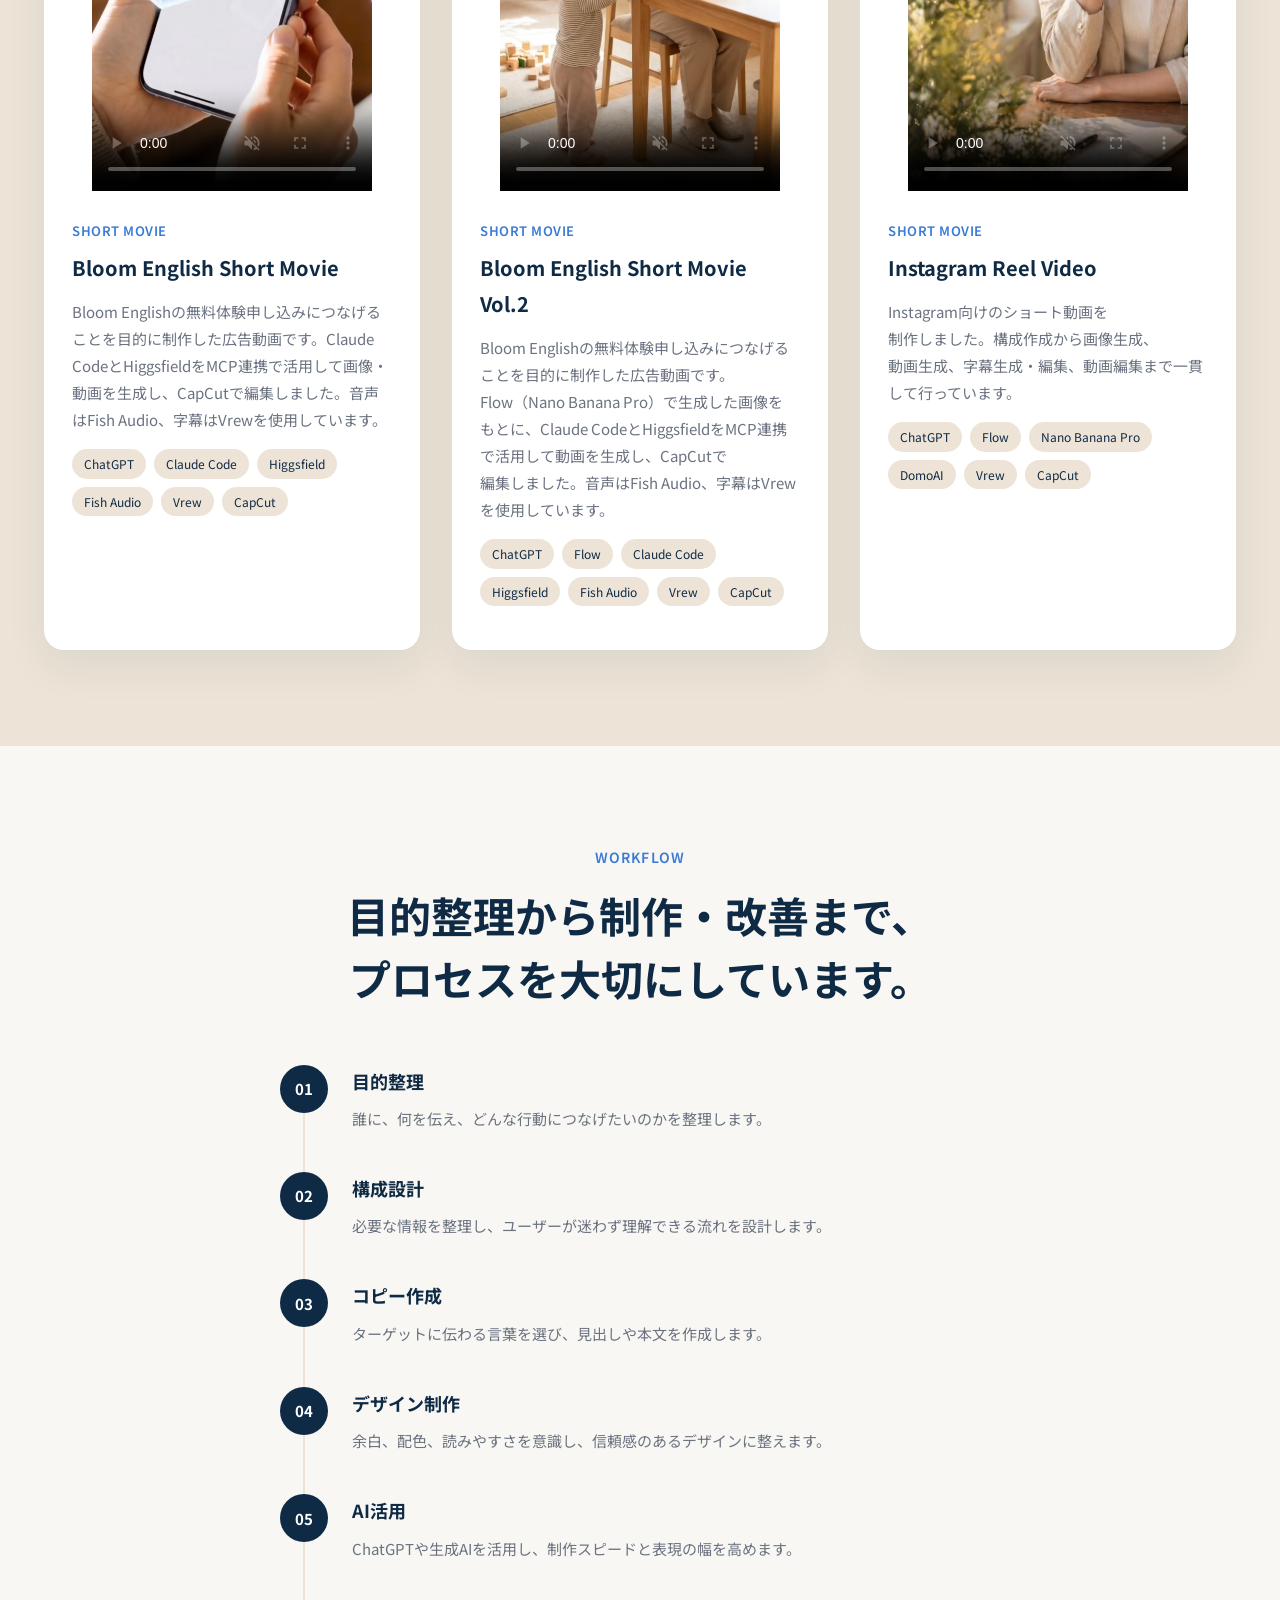
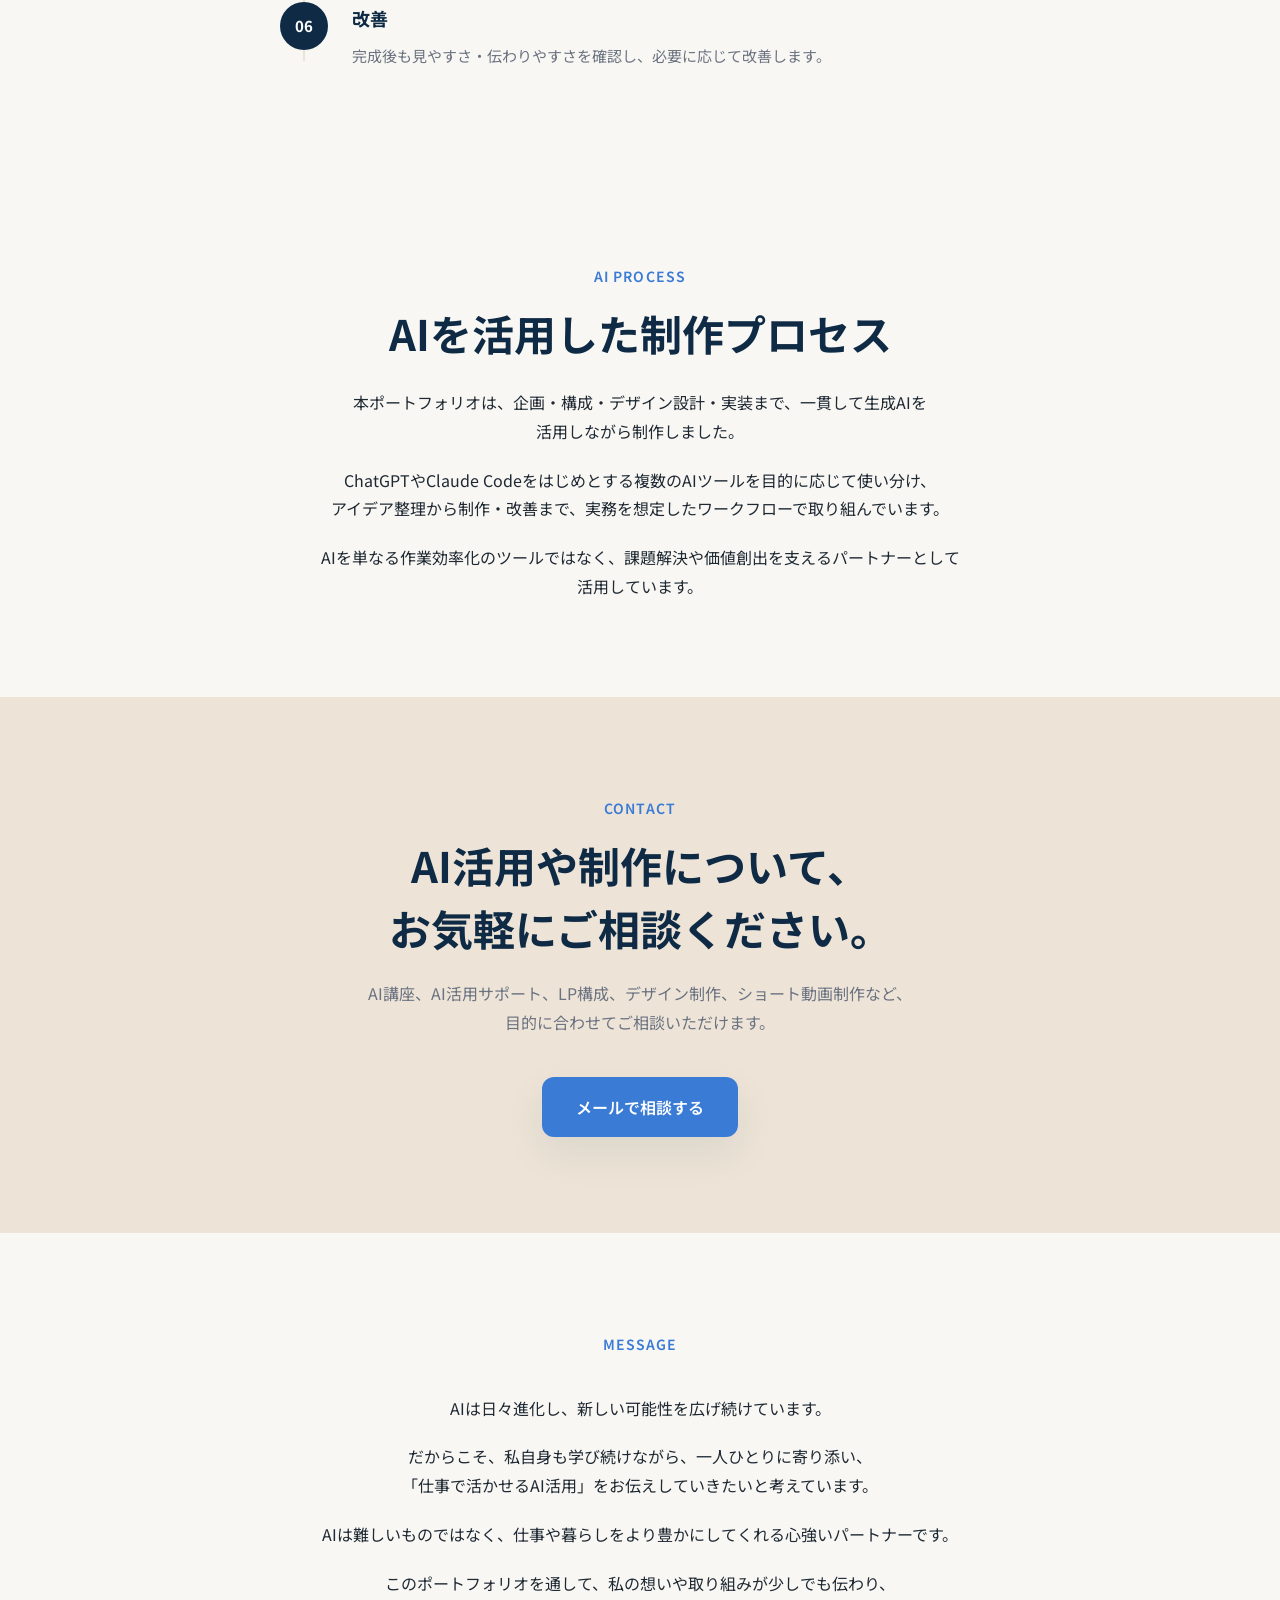
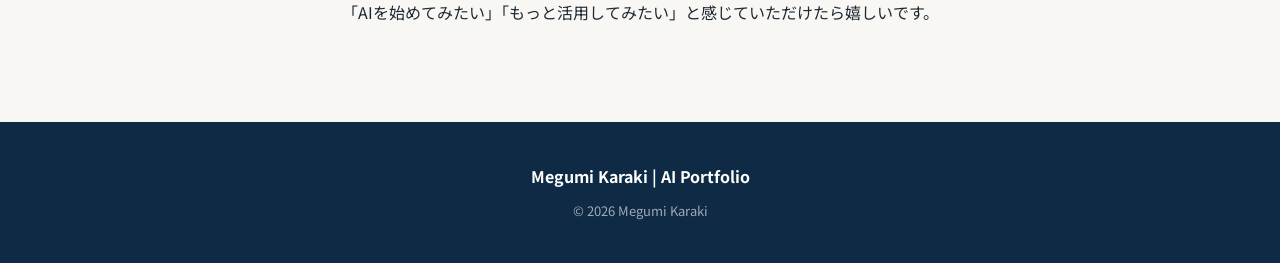
==== commit cc7c66ed: "Finalize portfolio before submission Co-Authored-By: Claude Sonnet 5 <noreply@anthropic.com>" ====
--- a/index.html
+++ b/index.html
@@ -20,7 +20,10 @@
        ========================================================== -->
   <header class="site-header">
     <div class="container header-inner">
-      <a href="#hero" class="logo">Megumi Karaki</a>
+      <a href="#hero" class="logo">
+        <span class="logo-name">Megumi Karaki</span>
+        <span class="logo-role">AI Instructor</span>
+      </a>
       <nav class="main-nav" aria-label="メインナビゲーション">
         <a href="#about">About</a>
         <a href="#works">Works</a>
@@ -39,11 +42,11 @@
       <div class="container hero-inner">
         <div class="hero-text">
           <p class="kicker">AI Instructor / Portfolio</p>
-          <h1 class="hero-title">AIを、<br>もっと身近に。<br>もっと仕事で活かせる存在へ。</h1>
+          <h1 class="hero-title">AIを、<br>もっと身近に。<br>もっと仕事で活かせる<span class="nowrap">存在へ。</span></h1>
           <p class="hero-lead">
             AIは難しいものではありません。<br><br>
-            正しく活用すれば、仕事の効率化や新しいアイデアの創出など、さまざまな可能性を広げてくれる心強いパートナーです。<br><br>
-            私はAI講師として、初心者の方にも分かりやすく、実践的なAI活用方法をお伝えしています。
+            正しく活用すれば、仕事の効率化や新しいアイデアの創出など、<span class="nowrap">さまざまな</span>可能性を広げてくれる心強いパートナーです。<br><br>
+            私はAI講師として、初心者の方にも分かりやすく、実践的なAI<span class="nowrap">活用方法</span>を<span class="nowrap">お伝えしています。</span>
           </p>
           <div class="hero-cta">
             <a href="#works" class="btn btn-primary">作品を見る</a>
@@ -63,11 +66,11 @@
       <div class="container about-inner">
         <div class="about-text fade-in">
           <p class="section-kicker">About</p>
-          <h2 class="section-title">AIを、<br>「仕事で使える力」に変えるお手伝い。</h2>
+          <h2 class="section-title">AIを、<br>「仕事で使える力」に<span class="nowrap">変えるお手伝い。</span></h2>
           <div class="about-body" style="margin-top: 24px;">
-            <p>ニュージーランドでの生活や旅行業での勤務を経て、現在はAI講師として活動しています。</p>
-            <p>AIは日々進化しています。だからこそ、新しい知識を学び続けながら、一人ひとりに寄り添い、実務で活かせるAI活用をお伝えすることを大切にしています。</p>
-            <p>「難しそうだから使えない」ではなく、「思ったより簡単だった」そう感じていただける講座づくりを心掛けています。</p>
+            <p>ニュージーランドでの生活や旅行業での勤務を経て、現在はAI講師として<span class="nowrap">活動しています。</span></p>
+            <p>AIは日々進化しています。だからこそ、新しい知識を学び続けながら、<span class="nowrap">一人ひとりに</span>寄り添い、実務で活かせるAI活用をお伝えすることを<span class="nowrap">大切にしています。</span></p>
+            <p>「難しそうだから使えない」ではなく、「思ったより簡単だった」そう感じていただける講座づくりを<span class="nowrap">心掛けています。</span></p>
           </div>
         </div>
         <div class="about-cards fade-in">
@@ -86,38 +89,38 @@
       <div class="container">
         <div class="section-header fade-in">
           <p class="section-kicker">What I Can Support</p>
-          <h2 class="section-title">AI活用を、実務につながる形でサポートします。</h2>
+          <h2 class="section-title">AI活用を、実務に<span class="nowrap">つながる</span>形で<br class="break-pc"><span class="nowrap">サポートします。</span></h2>
         </div>
         <div class="support-grid">
           <div class="support-card fade-in">
             <p class="support-number">01</p>
-            <h3>AI活用レクチャー</h3>
-            <p>ChatGPTや生成AIの基本操作から、仕事で使うための考え方まで、初心者にも分かりやすくサポートします。</p>
+            <h3>AI活用<span class="nowrap">レクチャー</span></h3>
+            <p>ChatGPTや生成AIの基本操作から、仕事で使うための<span class="nowrap">考え方</span>まで、<span class="nowrap">初心者</span>にも分かりやすく<span class="nowrap">サポートします</span>。</p>
           </div>
           <div class="support-card fade-in">
             <p class="support-number">02</p>
-            <h3>Canva・デザイン制作サポート</h3>
-            <p>Canvaを使ったLPデザイン、バナー、SNS投稿画像など、見やすく伝わるデザイン制作をサポートします。</p>
+            <h3>Canva・<span class="nowrap">デザイン制作</span><span class="nowrap">サポート</span></h3>
+            <p>Canvaを使った<span class="nowrap">LPデザイン</span>、<span class="nowrap">バナー</span>、<span class="nowrap">SNS投稿画像</span>など、見やすく伝わる<span class="nowrap">デザイン制作</span>を<span class="nowrap">サポートします</span>。</p>
           </div>
           <div class="support-card fade-in">
             <p class="support-number">03</p>
             <h3>LP・Web構成作成</h3>
-            <p>ターゲットや目的に合わせて、LPやWebページの構成、キャッチコピー、セクション設計を行います。</p>
+            <p><span class="nowrap">ターゲット</span>や目的に合わせて、LPや<span class="nowrap">Webページ</span>の構成、<span class="nowrap">キャッチコピー</span>、<span class="nowrap">セクション</span>設計を行います。</p>
           </div>
           <div class="support-card fade-in">
             <p class="support-number">04</p>
-            <h3>ショート動画制作サポート</h3>
-            <p>広告用ショート動画やSNSリール動画の構成、台本、テロップ設計、改善提案を行います。</p>
+            <h3><span class="nowrap">ショート</span>動画制作<span class="nowrap">サポート</span></h3>
+            <p>広告用<span class="nowrap">ショート</span>動画やSNS<span class="nowrap">リール</span>動画の構成、台本、<span class="nowrap">テロップ</span>設計、<span class="nowrap">改善提案</span>を行います。</p>
           </div>
           <div class="support-card fade-in">
             <p class="support-number">05</p>
-            <h3>生成AIを使った業務改善</h3>
-            <p>文章作成、情報整理、資料作成、リサーチ補助など、日々の業務にAIを取り入れる方法を提案します。</p>
+            <h3>生成AIを使った<span class="nowrap">業務改善</span></h3>
+            <p>文章作成、情報整理、資料作成、<span class="nowrap">リサーチ</span>補助など、<span class="nowrap">日々の業務</span>にAIを<span class="nowrap">取り入れる</span>方法を提案します。</p>
           </div>
           <div class="support-card fade-in">
             <p class="support-number">06</p>
-            <h3>学習・制作プロセスの伴走</h3>
-            <p>完成物だけでなく、考え方や制作の流れも大切にしながら、継続的に改善できる形でサポートします。</p>
+            <h3>学習・<span class="nowrap">制作プロセス</span>の伴走</h3>
+            <p>完成物だけで終わらず、実務で再現できる<span class="nowrap">考え方</span>や<span class="nowrap">制作プロセス</span>まで<span class="nowrap">丁寧に</span><span class="nowrap">サポートします</span>。</p>
           </div>
         </div>
       </div>
@@ -130,12 +133,12 @@
       <div class="container">
         <div class="section-header fade-in">
           <p class="section-kicker">AI & Tools</p>
-          <h2 class="section-title">目的に合わせて、複数のAI・制作ツールを活用しています。</h2>
-          <p class="section-lead">複数の生成AI・デザイン・開発ツールを組み合わせ、目的や課題に応じて最適なワークフローを構築しています。</p>
+          <h2 class="section-title">目的に合わせて、複数のAI・制作ツールを<br class="break-pc"><span class="nowrap">活用しています。</span></h2>
+          <p class="section-lead">複数の生成AI・デザイン・開発ツールを組み合わせ、<br class="break-pc">目的や課題に応じて最適なワークフローを構築しています。</p>
         </div>
         <div class="tools-groups fade-in">
           <div class="tools-group">
-            <p class="tools-group-label">AI・生成AI</p>
+            <p class="group-label">AI・生成AI</p>
             <ul class="tools-list">
               <li class="tool-tag">ChatGPT</li>
               <li class="tool-tag">Claude</li>
@@ -145,10 +148,12 @@
               <li class="tool-tag">DomoAI</li>
               <li class="tool-tag">Higgsfield</li>
               <li class="tool-tag">Fish Audio</li>
+              <li class="tool-tag">Perplexity</li>
+              <li class="tool-tag">Manus</li>
             </ul>
           </div>
           <div class="tools-group">
-            <p class="tools-group-label">デザイン・動画</p>
+            <p class="group-label">デザイン・動画</p>
             <ul class="tools-list">
               <li class="tool-tag">Canva</li>
               <li class="tool-tag">CapCut</li>
@@ -156,7 +161,7 @@
             </ul>
           </div>
           <div class="tools-group">
-            <p class="tools-group-label">開発</p>
+            <p class="group-label">開発</p>
             <ul class="tools-list">
               <li class="tool-tag">Claude Code</li>
               <li class="tool-tag">Cursor</li>
@@ -175,66 +180,114 @@
       <div class="container">
         <div class="section-header fade-in">
           <p class="section-kicker">Works</p>
-          <h2 class="section-title">AIを活用して制作したLP・ショート動画をご紹介します。</h2>
-        </div>
-        <div class="works-grid">
-
-          <!-- Work 01: Bloom English LP (links to bloom-english.html) -->
-          <article class="work-card fade-in">
-            <div class="work-media">
-              <img src="assets/01-hero.png" alt="Bloom English LPデザインのサムネイル画像" loading="lazy" width="1440" height="900">
-            </div>
-            <div class="work-body">
-              <p class="work-category">LP Design</p>
-              <h3 class="work-title">Bloom English LP Design</h3>
-              <p class="work-desc">AI英会話サービス「Bloom English」の無料体験申し込みを目的に、Canvaで制作したLPデザイン作品です。構成設計・コピーライティング・ビジュアルデザインまで一貫して制作しました。</p>
-              <div class="work-tools">
-                <span>Canva</span>
-                <span>ChatGPT</span>
-              </div>
-              <a href="bloom-english.html" class="work-link">作品を見る</a>
-            </div>
-          </article>
-
-          <!-- Work 02: Short Movie 01 (9:16 vertical video) -->
-          <article class="work-card fade-in">
-            <div class="work-media work-media--video">
-              <video muted loop playsinline controls aria-label="Bloom English 広告用ショート動画1本目">
-                <source src="assets/01-short-video.mp4" type="video/mp4">
-                お使いのブラウザは動画再生に対応していません。
-              </video>
-            </div>
-            <div class="work-body">
-              <p class="work-category">Short Movie</p>
-              <h3 class="work-title">Bloom English Short Movie</h3>
-              <p class="work-desc">Bloom Englishの無料体験申し込みへつなげるための広告動画です。短時間でサービスの魅力が伝わるよう、構成・台本・AI動画生成・編集まで行いました。</p>
-              <div class="work-tools">
-                <span>ChatGPT</span>
-                <span>Higgsfield</span>
-                <span>CapCut</span>
-              </div>
-            </div>
-          </article>
-
-          <!-- Work 03: Short Movie 02 (9:16 vertical video) -->
-          <article class="work-card fade-in">
-            <div class="work-media work-media--video">
-              <video muted loop playsinline controls aria-label="Bloom English 広告用ショート動画2本目">
-                <source src="assets/02-short-video.mp4" type="video/mp4">
-                お使いのブラウザは動画再生に対応していません。
-              </video>
-            </div>
-            <div class="work-body">
-              <p class="work-category">Short Movie</p>
-              <h3 class="work-title">Bloom English Short Movie Vol.2</h3>
-              <p class="work-desc">AIとの英会話を、もっと身近に感じてもらうことを目的に制作したショート動画です。短い秒数の中で、学習のハードルを下げることを意識しました。</p>
-              <div class="work-tools">
-                <span>ChatGPT</span>
-                <span>Higgsfield</span>
-                <span>CapCut</span>
-              </div>
-            </div>
-          </article>
+          <h2 class="section-title">AIを活用して制作したLP・ショート動画を<span class="nowrap">ご紹介します。</span></h2>
+        </div>
+        <div class="works-groups">
+
+          <!-- LP Design: currently a single work, kept in its own genre
+               row so it never gets squeezed in alongside the videos. -->
+          <div class="works-group">
+            <p class="group-label">LP Design</p>
+            <div class="works-grid works-grid--center">
+
+              <!-- Work 01: Bloom English LP (links to bloom-english.html) -->
+              <article class="work-card fade-in">
+                <div class="work-media">
+                  <img src="assets/01-hero.png" alt="Bloom English LPデザインのサムネイル画像" loading="lazy" width="1440" height="900">
+                </div>
+                <div class="work-body">
+                  <p class="work-category">LP Design</p>
+                  <h3 class="work-title">Bloom English LP Design</h3>
+                  <p class="work-desc">AI英会話サービス「Bloom English」の<span class="nowrap">無料体験申し込み</span>を目的に制作したLPデザインです。ChatGPTやFlow（Nano Banana Pro）で<span class="nowrap">生成した</span>ビジュアルを活用し、Canvaで<span class="nowrap">レイアウト</span>やデザインを調整しながら、一つのLPとして<span class="nowrap">仕上げました</span>。</p>
+                  <div class="work-tools">
+                    <span>ChatGPT</span>
+                    <span>Flow</span>
+                    <span>Canva</span>
+                  </div>
+                  <a href="bloom-english.html" class="work-link">作品を見る</a>
+                </div>
+              </article>
+
+            </div>
+          </div>
+
+          <!-- Short Videos: all vertical 9:16 short-form video work -->
+          <div class="works-group" id="short-videos">
+            <p class="group-label">Short Videos</p>
+            <div class="works-grid">
+
+              <!-- Work 02: Short Movie 01 (9:16 vertical video) -->
+              <article class="work-card fade-in">
+                <div class="work-media work-media--video">
+                  <video muted loop playsinline controls preload="metadata" poster="assets/bloom-short-01-poster.jpg" aria-label="Bloom English 広告用ショート動画1本目">
+                    <source src="assets/bloom-short-01-revised.mp4" type="video/mp4">
+                    お使いのブラウザは動画再生に対応していません。
+                  </video>
+                </div>
+                <div class="work-body">
+                  <p class="work-category">Short Movie</p>
+                  <h3 class="work-title">Bloom English Short Movie</h3>
+                  <p class="work-desc">Bloom Englishの無料体験申し込み<span class="nowrap">につなげる</span>ことを目的に制作した<span class="nowrap">広告動画</span>です。Claude CodeとHiggsfieldをMCP連携で活用して画像・動画を生成し、CapCutで編集しました。<span class="nowrap">音声</span>はFish Audio、字幕はVrewを<span class="nowrap">使用しています</span>。</p>
+                  <div class="work-tools">
+                    <span>ChatGPT</span>
+                    <span>Claude Code</span>
+                    <span>Higgsfield</span>
+                    <span>Fish Audio</span>
+                    <span>Vrew</span>
+                    <span>CapCut</span>
+                  </div>
+                </div>
+              </article>
+
+              <!-- Work 03: Short Movie 02 (9:16 vertical video) -->
+              <article class="work-card fade-in">
+                <div class="work-media work-media--video">
+                  <video muted loop playsinline controls preload="metadata" poster="assets/bloom-short-02-poster.jpg" aria-label="Bloom English 広告用ショート動画2本目">
+                    <source src="assets/bloom-short-02-revised.mp4" type="video/mp4">
+                    お使いのブラウザは動画再生に対応していません。
+                  </video>
+                </div>
+                <div class="work-body">
+                  <p class="work-category">Short Movie</p>
+                  <h3 class="work-title">Bloom English Short Movie Vol.2</h3>
+                  <p class="work-desc">Bloom Englishの無料体験申し込み<span class="nowrap">につなげる</span>ことを目的に制作した<span class="nowrap">広告動画</span>です。<span class="nowrap">Flow（Nano Banana Pro）</span>で<span class="nowrap">生成した</span>画像を<span class="nowrap">もとに</span>、Claude CodeとHiggsfieldをMCP連携で<span class="nowrap">活用して</span>動画を生成し、CapCutで<span class="nowrap">編集しました</span>。音声はFish Audio、字幕はVrewを<span class="nowrap">使用しています</span>。</p>
+                  <div class="work-tools">
+                    <span>ChatGPT</span>
+                    <span>Flow</span>
+                    <span>Claude Code</span>
+                    <span>Higgsfield</span>
+                    <span>Fish Audio</span>
+                    <span>Vrew</span>
+                    <span>CapCut</span>
+                  </div>
+                </div>
+              </article>
+
+              <!-- Work 04: Instagram Reel Video (9:16 vertical video) -->
+              <article class="work-card fade-in">
+                <div class="work-media work-media--video">
+                  <video muted loop playsinline controls preload="metadata" poster="assets/instagram-reel-poster.jpg" aria-label="Instagram向けショート動画">
+                    <source src="assets/instagram-spiritual.mp4" type="video/mp4">
+                    お使いのブラウザは動画再生に対応していません。
+                  </video>
+                </div>
+                <div class="work-body">
+                  <p class="work-category">Short Movie</p>
+                  <h3 class="work-title">Instagram Reel Video</h3>
+                  <p class="work-desc">Instagram向けのショート動画を<span class="nowrap">制作しました</span>。構成作成から<span class="nowrap">画像生成</span>、<span class="nowrap">動画生成</span>、<span class="nowrap">字幕生成</span>・<span class="nowrap">編集</span>、動画編集<span class="nowrap">まで</span>一貫して<span class="nowrap">行っています</span>。</p>
+                  <div class="work-tools">
+                    <span>ChatGPT</span>
+                    <span>Flow</span>
+                    <span>Nano Banana Pro</span>
+                    <span>DomoAI</span>
+                    <span>Vrew</span>
+                    <span>CapCut</span>
+                  </div>
+                </div>
+              </article>
+
+            </div>
+          </div>
 
         </div>
       </div>
@@ -247,7 +300,7 @@
       <div class="container">
         <div class="section-header fade-in">
           <p class="section-kicker">Workflow</p>
-          <h2 class="section-title">目的整理から制作・改善まで、プロセスを大切にしています。</h2>
+          <h2 class="section-title">目的整理から制作・改善<span class="nowrap">まで、</span><span class="nowrap-pc">プロセスを大切に<span class="nowrap">しています。</span></span></h2>
         </div>
         <div class="workflow-list fade-in">
           <div class="workflow-item">
@@ -304,11 +357,11 @@
     <section id="ai-process" class="message-section section">
       <div class="container fade-in">
         <p class="section-kicker">AI Process</p>
-        <h2 class="section-title">AIを活用した制作プロセス</h2>
+        <h2 class="section-title">AIを活用した制作<span class="nowrap">プロセス</span></h2>
         <div class="message-body">
-          <p>本ポートフォリオは、企画・構成・デザイン設計・実装まで、一貫して生成AIを活用しながら制作しました。</p>
-          <p>ChatGPTやClaude Codeをはじめとする複数のAIツールを目的に応じて使い分け、アイデア整理から制作・改善まで、実務を想定したワークフローで取り組んでいます。</p>
-          <p>AIを単なる作業効率化のツールではなく、課題解決や価値創出を支えるパートナーとして活用しています。</p>
+          <p>本ポートフォリオは、企画・構成・デザイン設計・実装まで、一貫して生成AIを<span class="nowrap">活用しながら</span>制作しました。</p>
+          <p>ChatGPTやClaude Codeをはじめとする複数のAIツールを目的に応じて使い分け、<span class="nowrap">アイデア</span>整理から制作・改善まで、実務を<span class="nowrap">想定した</span>ワークフローで取り組んでいます。</p>
+          <p>AIを単なる作業効率化のツールではなく、<span class="nowrap">課題解決</span>や価値創出を支えるパートナー<span class="nowrap">として</span>活用しています。</p>
         </div>
       </div>
     </section>
@@ -319,10 +372,9 @@
     <section id="contact" class="contact section bg-sub">
       <div class="container contact-inner fade-in">
         <p class="section-kicker">Contact</p>
-        <h2 class="section-title">AI活用や制作について、お気軽にご相談ください。</h2>
-        <p class="contact-body">AI講座、AI活用サポート、LP構成、デザイン制作、ショート動画制作など、目的に合わせてご相談いただけます。</p>
-        <!-- TODO: 実際のメールアドレスが決まり次第、下記 mailto を差し替える -->
-        <a href="mailto:example@example.com" class="btn btn-primary">メールで相談する</a>
+        <h2 class="section-title">AI活用や制作について、<br>お気軽に<span class="nowrap">ご相談ください。</span></h2>
+        <p class="contact-body">AI講座、AI活用サポート、LP構成、デザイン制作、ショート動画制作など、<span class="nowrap">目的に合わせて</span>ご相談いただけます。</p>
+        <a href="mailto:megumikaraki@gmail.com" class="btn btn-primary">メールで相談する</a>
       </div>
     </section>
 
@@ -334,9 +386,9 @@
         <p class="section-kicker">Message</p>
         <div class="message-body">
           <p>AIは日々進化し、新しい可能性を広げ続けています。</p>
-          <p>だからこそ、私自身も学び続けながら、一人ひとりに寄り添い、「仕事で活かせるAI活用」をお伝えしていきたいと考えています。</p>
-          <p>AIは難しいものではなく、仕事や暮らしをより豊かにしてくれる心強いパートナーです。</p>
-          <p>このポートフォリオを通して、私の想いや取り組みが少しでも伝わり、「AIを始めてみたい」「もっと活用してみたい」と感じていただけたら嬉しいです。</p>
+          <p>だからこそ、私自身も学び続けながら、<span class="nowrap">一人ひとり</span>に寄り添い、<br>「仕事で活かせる<span class="nowrap">AI活用」</span>をお伝えして<span class="nowrap">いきたい</span>と<span class="nowrap">考えています。</span></p>
+          <p>AIは難しいものではなく、仕事や暮らしを<span class="nowrap">より</span>豊かにしてくれる<span class="nowrap">心強いパートナーです。</span></p>
+          <p>このポートフォリオを通して、私の想いや<span class="nowrap">取り組み</span>が少しでも伝わり、<br>「AIを<span class="nowrap">始めてみたい</span>」「もっと活用<span class="nowrap">してみたい</span>」と<span class="nowrap">感じていただけたら</span><span class="nowrap">嬉しいです。</span></p>
         </div>
       </div>
     </section>
--- a/css/style.css
+++ b/css/style.css
@@ -104,6 +104,31 @@
   padding: var(--section-padding-y) 0;
 }
 
+/* Forces a line break on PC only; mobile ignores it and wraps naturally. */
+.break-pc {
+  display: none;
+}
+
+@media (min-width: 769px) {
+  .break-pc {
+    display: inline;
+  }
+}
+
+/* Keeps a short phrase together so it never wraps mid-word. */
+.nowrap {
+  white-space: nowrap;
+}
+
+/* Same as .nowrap, but PC only - for phrases that need protecting on a
+   wide desktop line but would otherwise strand a short orphan fragment
+   when that same line rewraps at mobile widths. */
+@media (min-width: 769px) {
+  .nowrap-pc {
+    white-space: nowrap;
+  }
+}
+
 @media (max-width: 768px) {
   .section {
     padding: var(--section-padding-y-sp) 0;
@@ -211,12 +236,27 @@
 }
 
 .logo {
-  font-size: 18px;
-  font-weight: 700;
-  color: var(--color-main);
-  letter-spacing: 0.02em;
+  display: flex;
+  flex-direction: column;
+  line-height: 1.2;
   white-space: nowrap;
   flex-shrink: 0;
+}
+
+.logo-name {
+  font-size: 18px;
+  font-weight: 700;
+  color: var(--color-main);
+  letter-spacing: 0.02em;
+}
+
+.logo-role {
+  font-size: 12px;
+  font-weight: 500;
+  color: #6B7280;
+  letter-spacing: 0.08em;
+  line-height: 1.1;
+  margin-top: 2px;
 }
 
 .main-nav {
@@ -367,6 +407,14 @@
   gap: 16px;
 }
 
+@media (min-width: 901px) {
+  .about-cards {
+    position: relative;
+    left: 24px;
+    align-self: center;
+  }
+}
+
 .about-card {
   background: var(--color-sub);
   border-radius: var(--radius-sm);
@@ -393,6 +441,12 @@
   gap: 24px;
 }
 
+@media (min-width: 901px) {
+  .support-grid {
+    grid-template-columns: repeat(3, 1fr);
+  }
+}
+
 .support-card {
   background: var(--color-white);
   border-radius: var(--radius-lg);
@@ -428,6 +482,12 @@
 /* --------------------------------------------------------------------------
    9. AI & Tools
    -------------------------------------------------------------------------- */
+/* Wider than the shared 720px so the title's intended PC line break
+   (see .break-pc in the markup) lands where it's meant to, not earlier. */
+#tools .section-header {
+  max-width: 820px;
+}
+
 /* Groups (AI・生成AI / デザイン・動画 / 開発) stack vertically so an
    uneven number of tools per group never looks lopsided. */
 .tools-groups {
@@ -436,7 +496,9 @@
   gap: 40px;
 }
 
-.tools-group-label {
+/* Shared small uppercase label used above any grouped set of items
+   (AI & Tools sub-groups, Works genre groups, ...). */
+.group-label {
   text-align: center;
   font-size: 13px;
   font-weight: 700;
@@ -473,6 +535,21 @@
 /* --------------------------------------------------------------------------
    10. Works
    -------------------------------------------------------------------------- */
+/* Works is split into genre groups (LP Design / Short Videos) so a group
+   with a single item never gets left with an oversized card, and so a
+   new genre can be added later without reshuffling existing ones. */
+.works-groups {
+  display: flex;
+  flex-direction: column;
+  gap: 64px;
+}
+
+@media (max-width: 768px) {
+  .works-groups {
+    gap: 48px;
+  }
+}
+
 .works-grid {
   display: grid;
   grid-template-columns: repeat(auto-fit, minmax(300px, 1fr));
@@ -483,6 +560,23 @@
   align-items: start;
 }
 
+/* A group with a single card (currently: LP Design) has no second/third
+   item to fill the row, so the grid's lone track expands and leaves the
+   card stranded on the left. Centering it (card size/design untouched -
+   only its position within the row changes) keeps the section's left/right
+   whitespace balanced instead of lopsided. */
+.works-grid--center {
+  display: flex;
+  justify-content: center;
+}
+
+/* Short Videos cards share the same 9:16 media ratio, so unlike the mixed
+   LP/video pairing above, stretching them to a shared row height (instead
+   of each sizing to its own description length) keeps the row aligned. */
+.works-grid:not(.works-grid--center) {
+  align-items: stretch;
+}
+
 .work-card {
   background: var(--color-white);
   border-radius: var(--radius-lg);
@@ -491,6 +585,10 @@
   display: flex;
   flex-direction: column;
   transition: transform var(--transition-base), box-shadow var(--transition-base);
+  /* Caps the card at the width it would have in a 3-up row, so a genre
+     group with only one work (e.g. LP Design) never stretches its card
+     full-width when the grid's other tracks collapse. */
+  max-width: 380px;
 }
 
 .work-card:hover {
@@ -550,11 +648,25 @@
   flex: 1;
 }
 
+/* In the stretched Short Videos row, keep desc+tags grouped right under
+   each other instead of the desc stretching to push tags to the card's
+   bottom edge; the equalized extra height collects below the tags instead. */
+.works-grid:not(.works-grid--center) .work-desc {
+  flex: none;
+}
+
 .work-tools {
   display: flex;
   flex-wrap: wrap;
   gap: 8px;
   margin: 16px 0;
+}
+
+/* LP Design's lone card sits in a centered flex track, not a grid row shared
+   with siblings, so its short tag list reads better centered too instead of
+   pinned to the left with empty space trailing it. */
+.works-grid--center .work-tools {
+  justify-content: center;
 }
 
 .work-tools span {
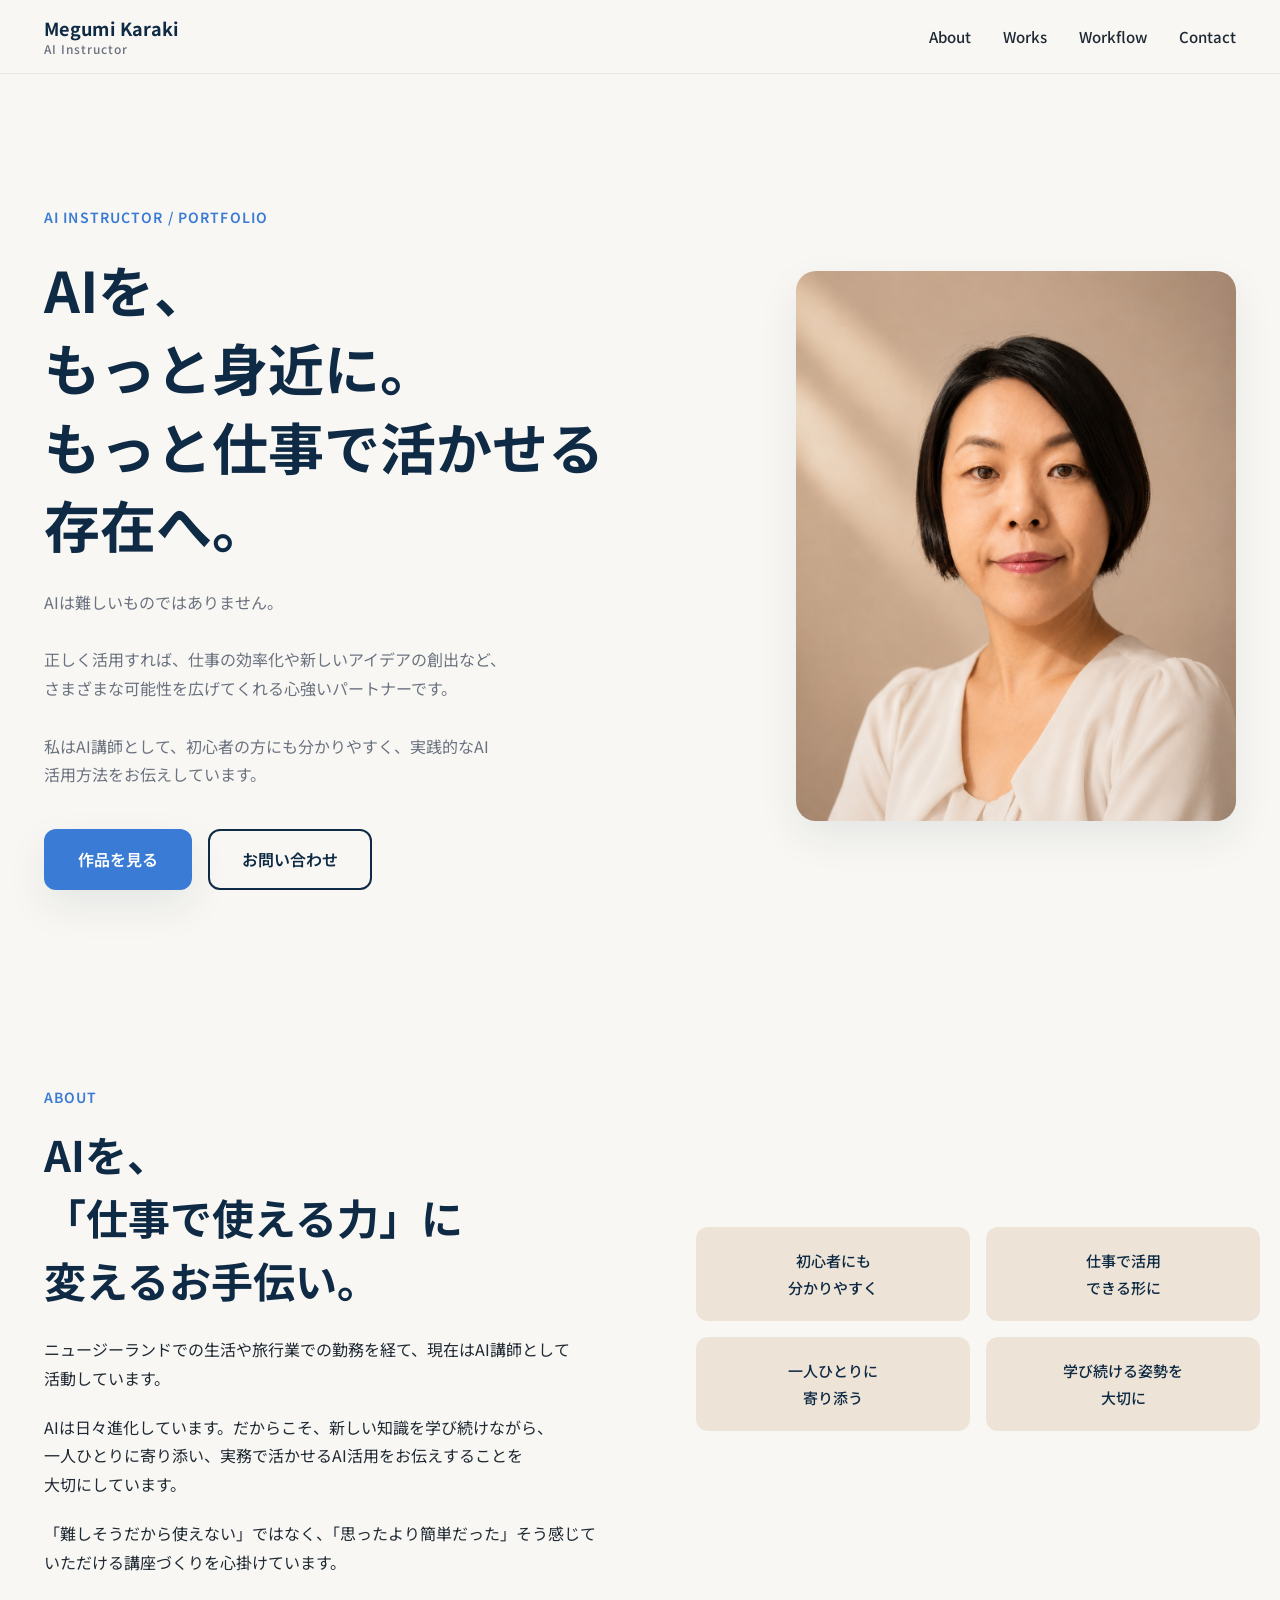
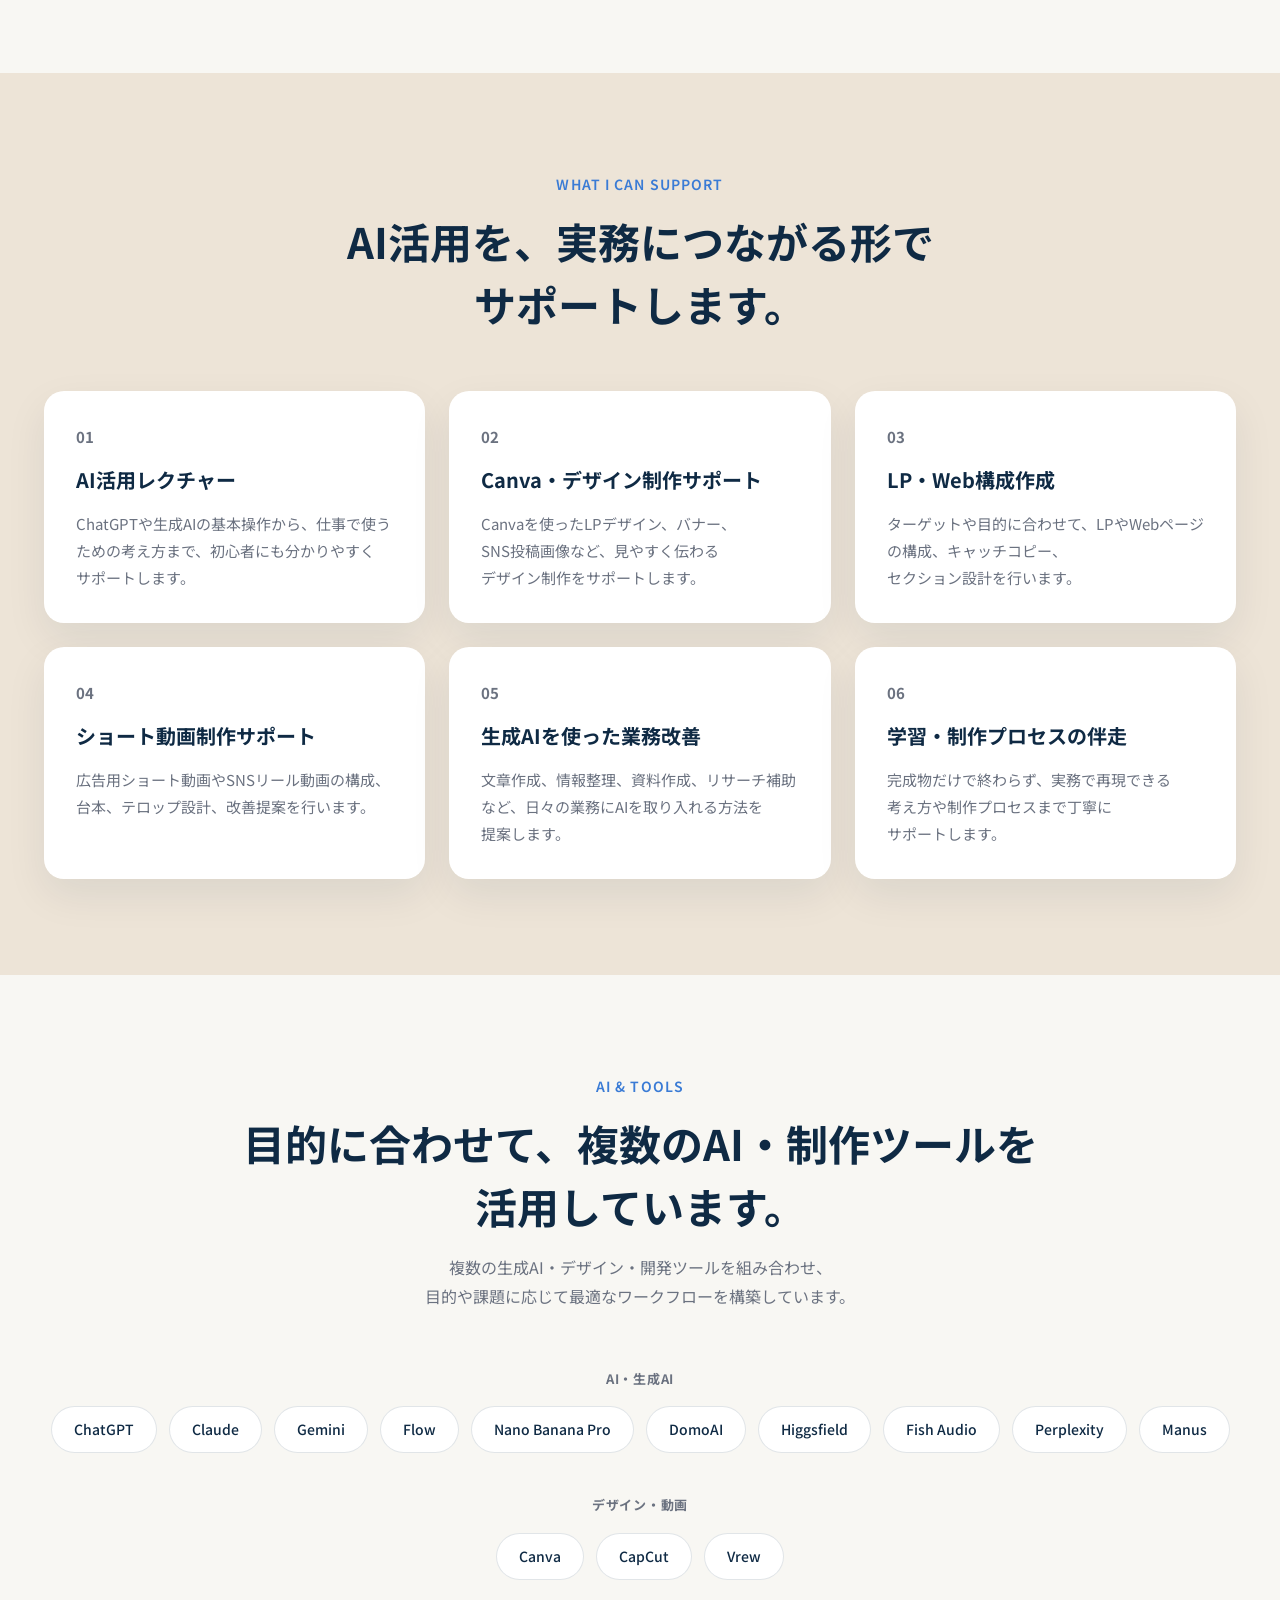
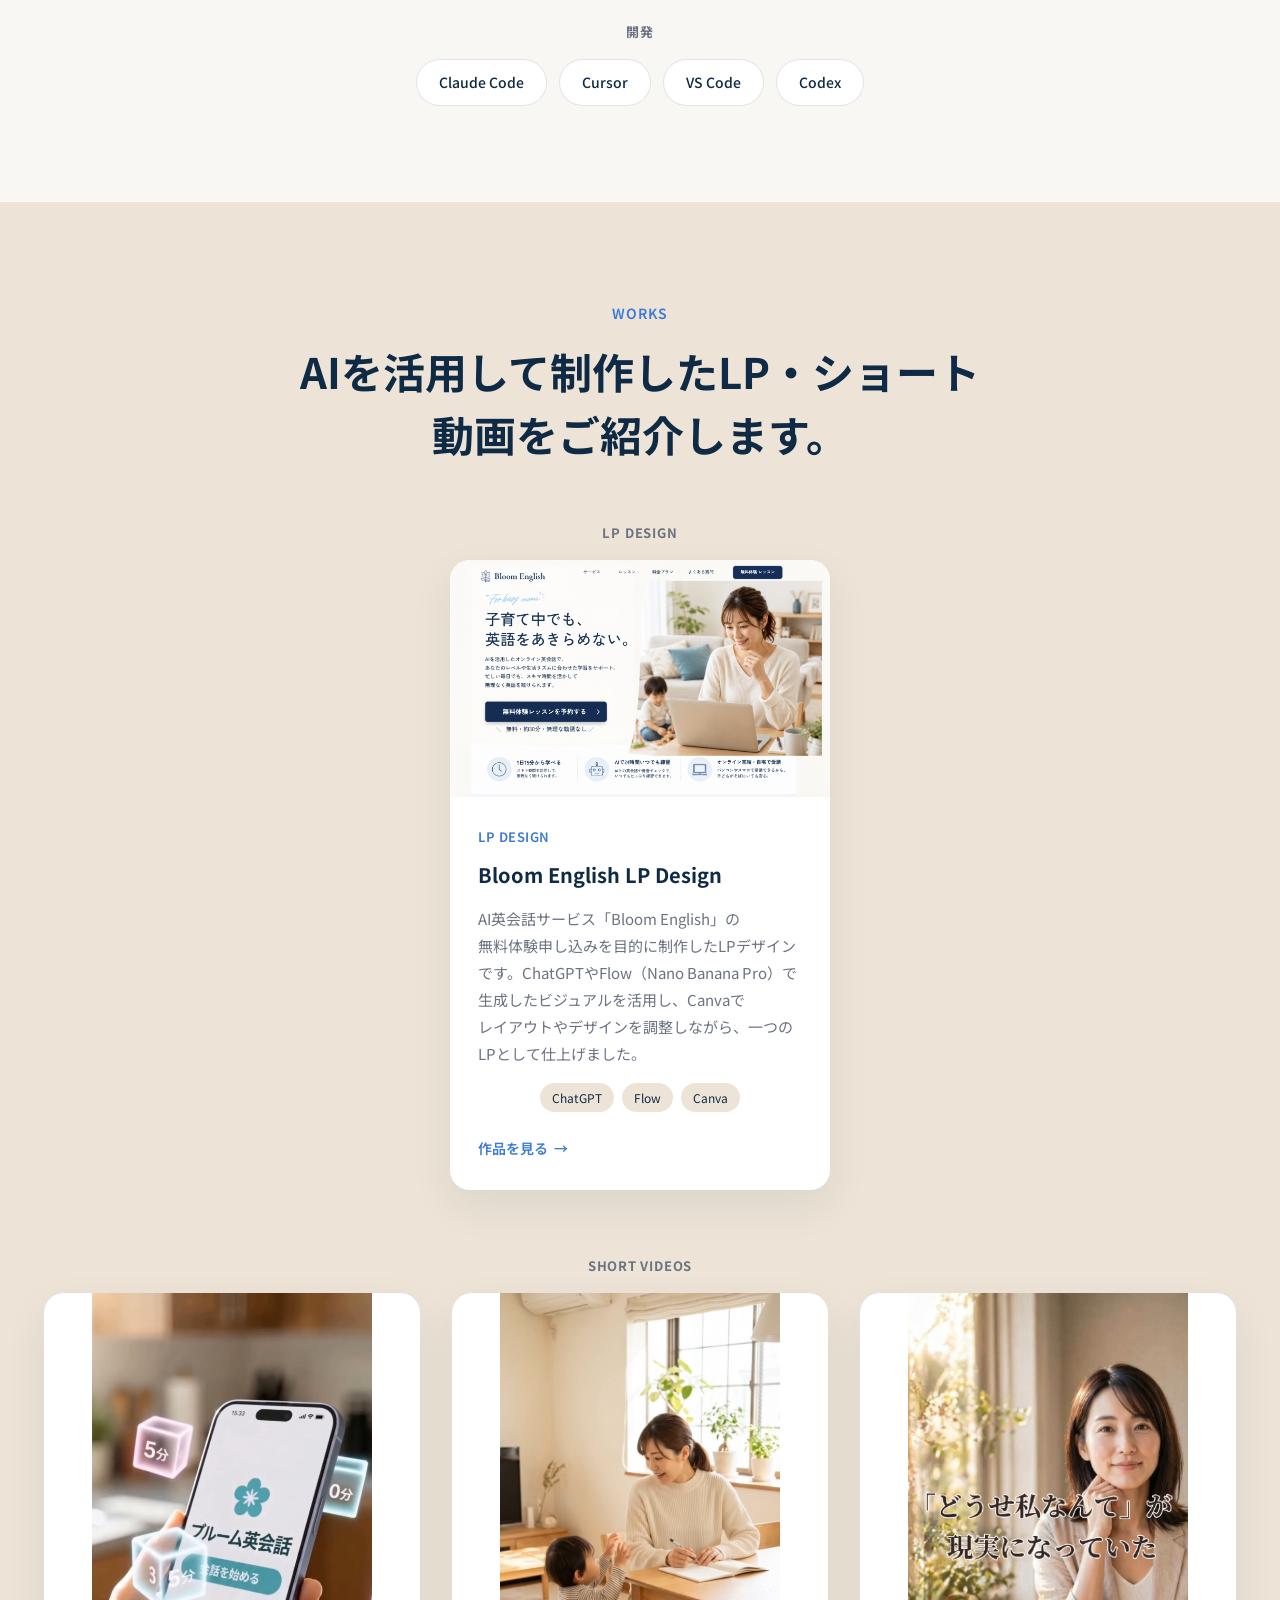
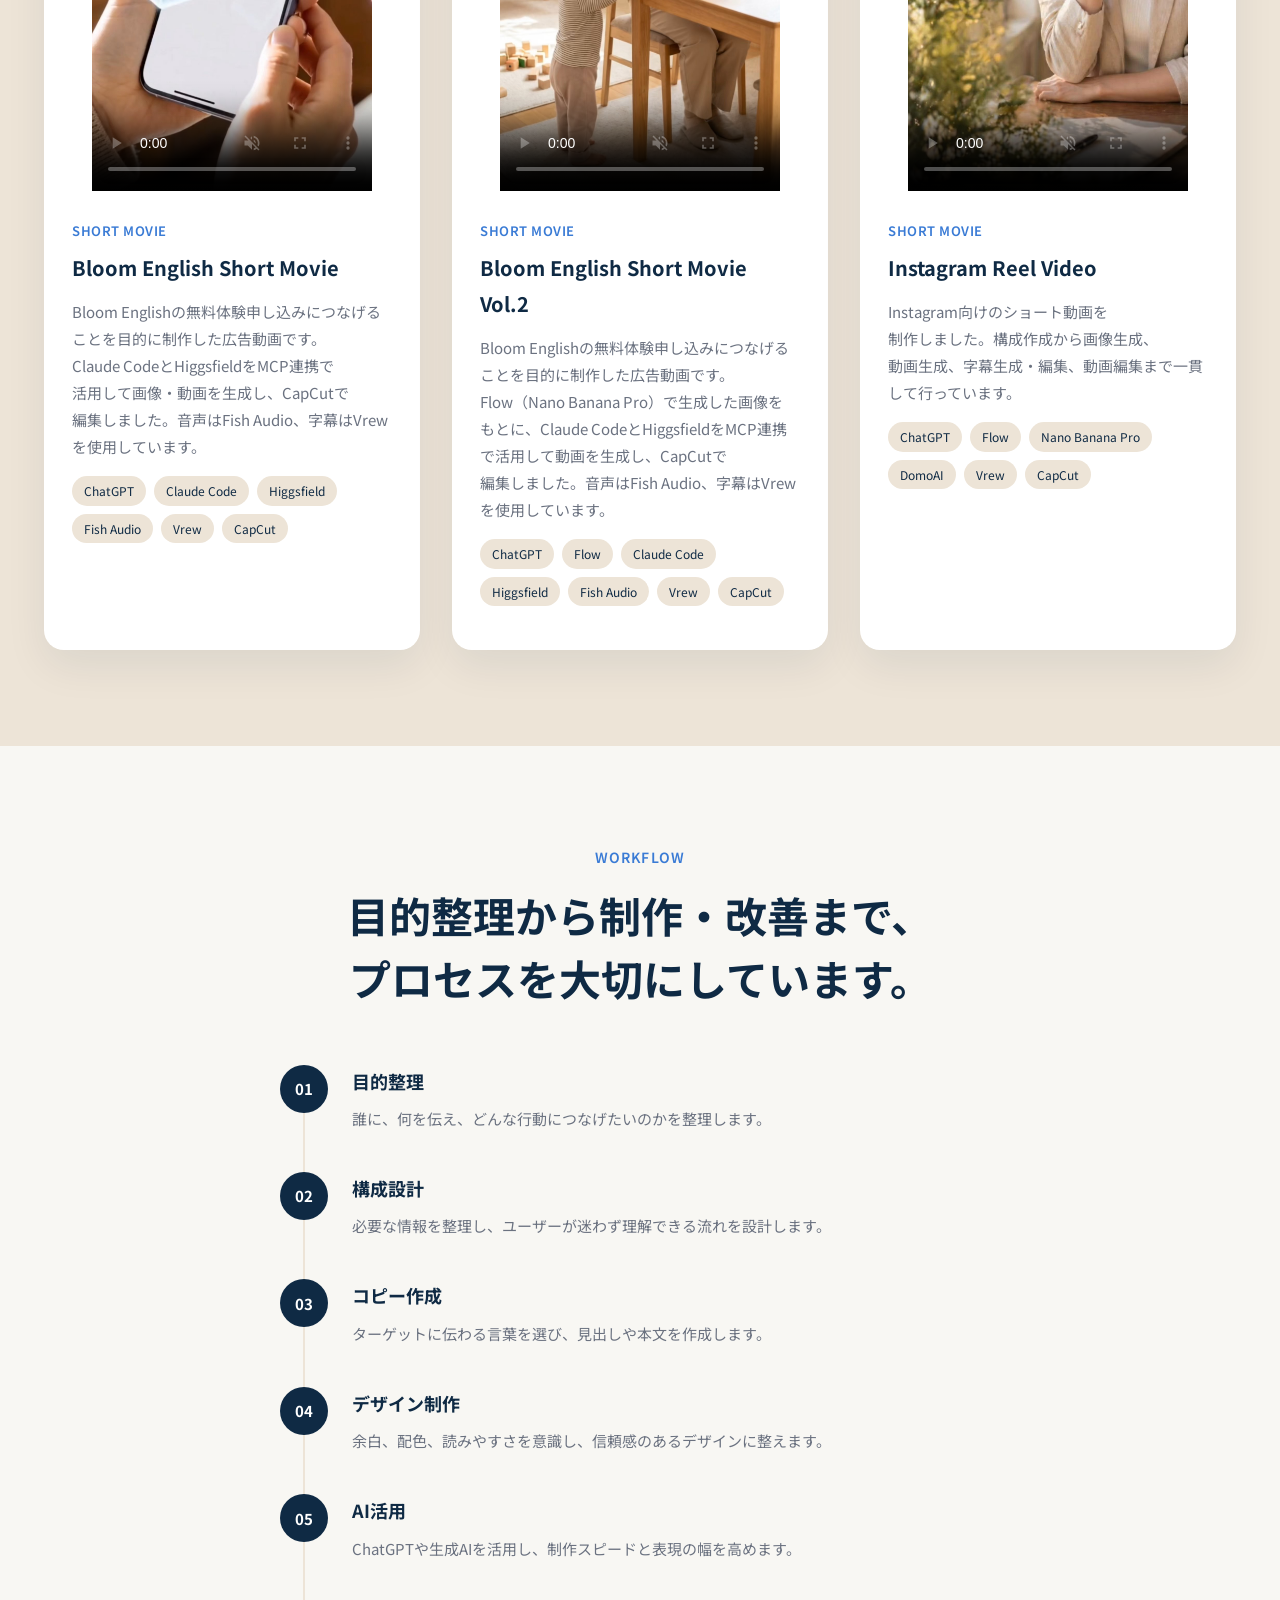
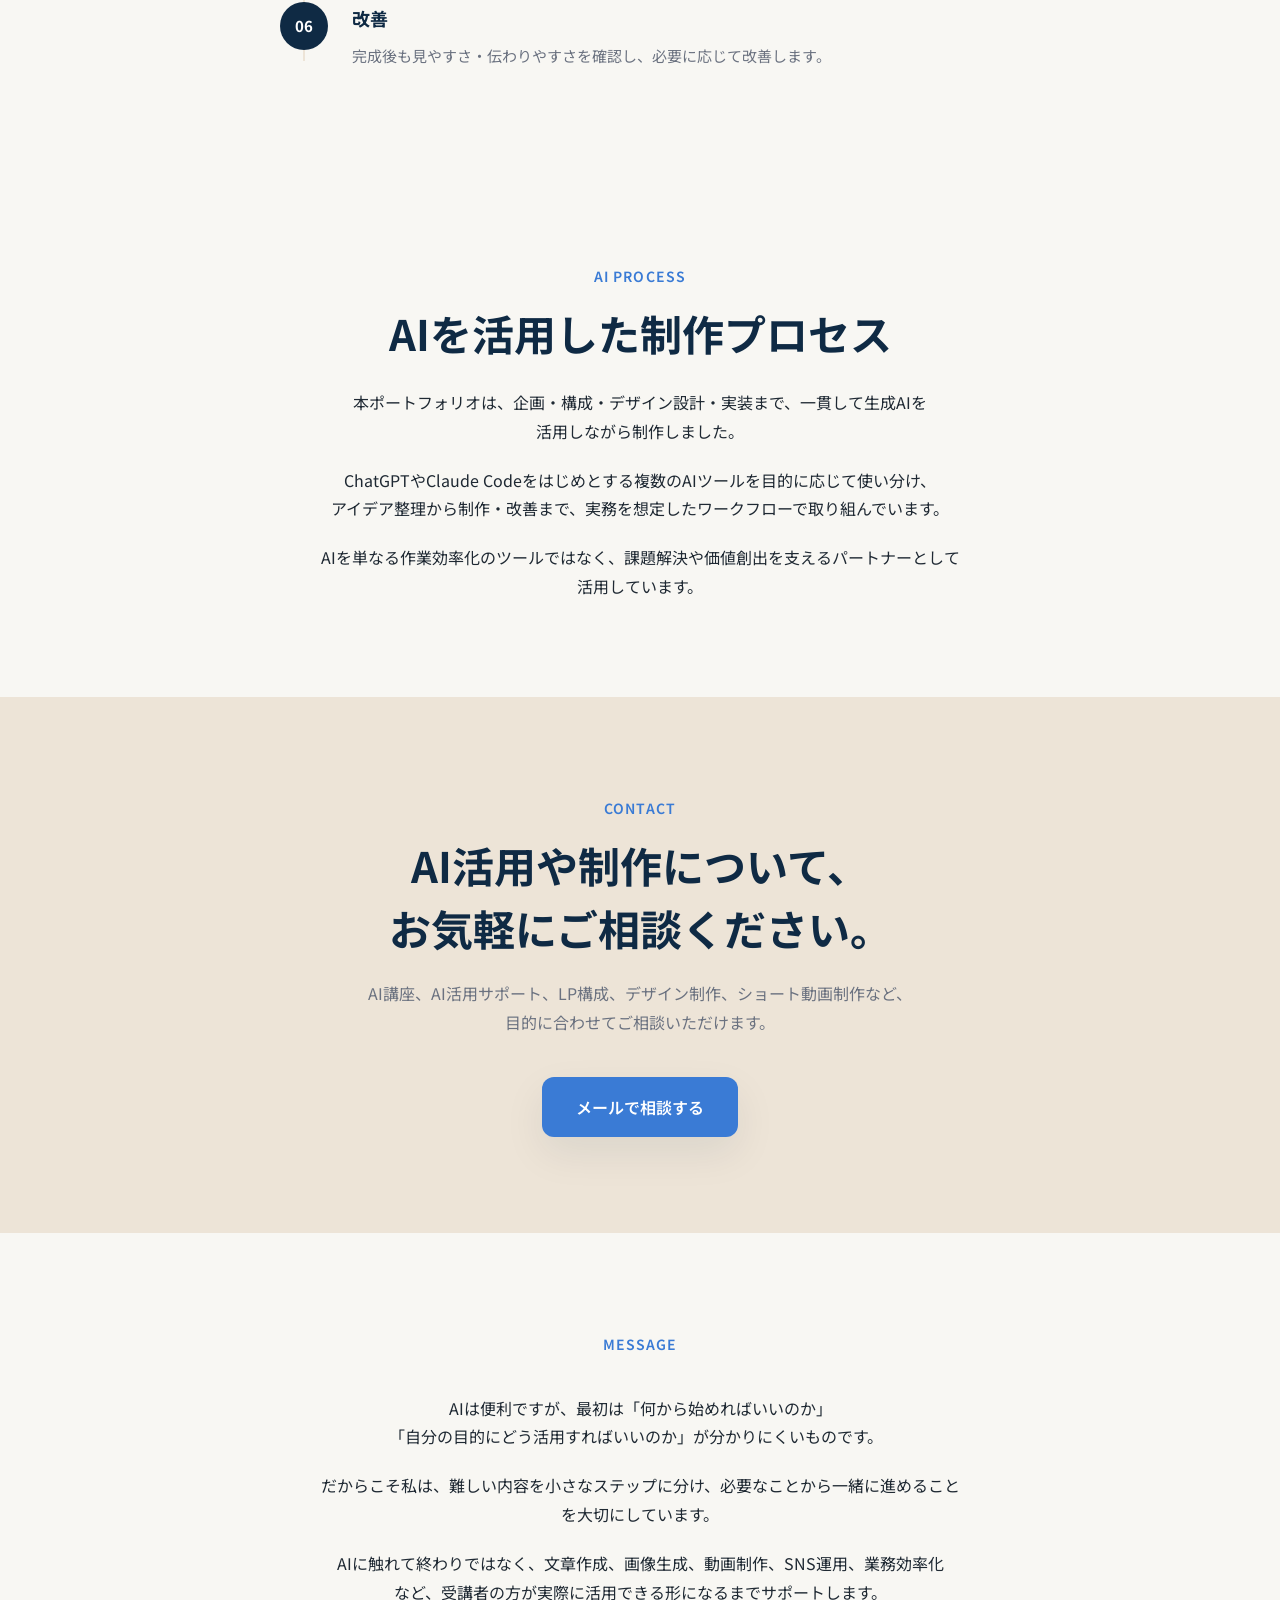
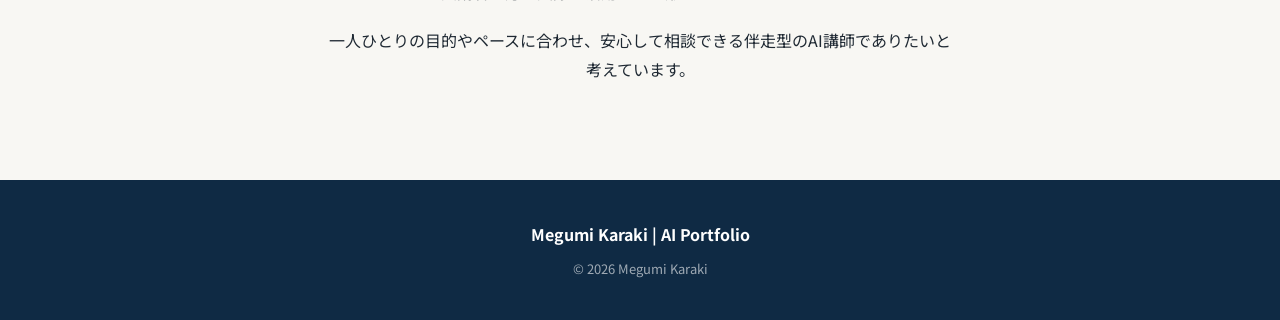
==== commit 62a5e635: "Rewrite Message section and fix Japanese line-break wrapping site-wide Replace Message section copy " ====
--- a/index.html
+++ b/index.html
@@ -45,8 +45,8 @@
           <h1 class="hero-title">AIを、<br>もっと身近に。<br>もっと仕事で活かせる<span class="nowrap">存在へ。</span></h1>
           <p class="hero-lead">
             AIは難しいものではありません。<br><br>
-            正しく活用すれば、仕事の効率化や新しいアイデアの創出など、<span class="nowrap">さまざまな</span>可能性を広げてくれる心強いパートナーです。<br><br>
-            私はAI講師として、初心者の方にも分かりやすく、実践的なAI<span class="nowrap">活用方法</span>を<span class="nowrap">お伝えしています。</span>
+            正しく活用すれば、仕事の効率化や新しい<span class="nowrap">アイデア</span>の創出など、<span class="nowrap">さまざまな</span>可能性を<span class="nowrap">広げてくれる</span>心強いパートナーです。<br><br>
+            私はAI講師として、初心者の方にも<span class="nowrap">分かりやすく</span>、実践的なAI<span class="nowrap">活用方法</span>を<span class="nowrap">お伝えしています。</span>
           </p>
           <div class="hero-cta">
             <a href="#works" class="btn btn-primary">作品を見る</a>
@@ -69,8 +69,8 @@
           <h2 class="section-title">AIを、<br>「仕事で使える力」に<span class="nowrap">変えるお手伝い。</span></h2>
           <div class="about-body" style="margin-top: 24px;">
             <p>ニュージーランドでの生活や旅行業での勤務を経て、現在はAI講師として<span class="nowrap">活動しています。</span></p>
-            <p>AIは日々進化しています。だからこそ、新しい知識を学び続けながら、<span class="nowrap">一人ひとりに</span>寄り添い、実務で活かせるAI活用をお伝えすることを<span class="nowrap">大切にしています。</span></p>
-            <p>「難しそうだから使えない」ではなく、「思ったより簡単だった」そう感じていただける講座づくりを<span class="nowrap">心掛けています。</span></p>
+            <p>AIは日々進化しています。だからこそ、<span class="nowrap">新しい</span>知識を学び続けながら、<span class="nowrap">一人ひとりに</span><span class="nowrap">寄り添い</span>、実務で活かせるAI活用を<span class="nowrap">お伝えすることを</span><span class="nowrap">大切にしています。</span></p>
+            <p>「難しそうだから使えない」ではなく、「<span class="nowrap">思ったより</span>簡単だった」そう感じて<span class="nowrap">いただける</span><span class="nowrap">講座づくり</span>を<span class="nowrap">心掛けています。</span></p>
           </div>
         </div>
         <div class="about-cards fade-in">
@@ -95,32 +95,32 @@
           <div class="support-card fade-in">
             <p class="support-number">01</p>
             <h3>AI活用<span class="nowrap">レクチャー</span></h3>
-            <p>ChatGPTや生成AIの基本操作から、仕事で使うための<span class="nowrap">考え方</span>まで、<span class="nowrap">初心者</span>にも分かりやすく<span class="nowrap">サポートします</span>。</p>
+            <p>ChatGPTや生成AIの基本操作から、<span class="nowrap">仕事</span>で使うための<span class="nowrap">考え方</span>まで、<span class="nowrap">初心者</span>にも分かりやすく<span class="nowrap">サポートします</span>。</p>
           </div>
           <div class="support-card fade-in">
             <p class="support-number">02</p>
             <h3>Canva・<span class="nowrap">デザイン制作</span><span class="nowrap">サポート</span></h3>
-            <p>Canvaを使った<span class="nowrap">LPデザイン</span>、<span class="nowrap">バナー</span>、<span class="nowrap">SNS投稿画像</span>など、見やすく伝わる<span class="nowrap">デザイン制作</span>を<span class="nowrap">サポートします</span>。</p>
+            <p>Canvaを使った<span class="nowrap">LPデザイン</span>、<span class="nowrap">バナー</span>、<span class="nowrap">SNS投稿画像</span>など、<span class="nowrap">見やすく</span>伝わる<span class="nowrap">デザイン制作</span>を<span class="nowrap">サポートします</span>。</p>
           </div>
           <div class="support-card fade-in">
             <p class="support-number">03</p>
             <h3>LP・Web構成作成</h3>
-            <p><span class="nowrap">ターゲット</span>や目的に合わせて、LPや<span class="nowrap">Webページ</span>の構成、<span class="nowrap">キャッチコピー</span>、<span class="nowrap">セクション</span>設計を行います。</p>
+            <p><span class="nowrap">ターゲット</span>や目的に合わせて、LPや<span class="nowrap">Webページ</span>の<span class="nowrap">構成</span>、<span class="nowrap">キャッチコピー</span>、<span class="nowrap">セクション設計を行います。</span></p>
           </div>
           <div class="support-card fade-in">
             <p class="support-number">04</p>
             <h3><span class="nowrap">ショート</span>動画制作<span class="nowrap">サポート</span></h3>
-            <p>広告用<span class="nowrap">ショート</span>動画やSNS<span class="nowrap">リール</span>動画の構成、台本、<span class="nowrap">テロップ</span>設計、<span class="nowrap">改善提案</span>を行います。</p>
+            <p>広告用<span class="nowrap">ショート動画</span>やSNS<span class="nowrap">リール動画</span>の<span class="nowrap">構成</span>、<span class="nowrap">台本</span>、<span class="nowrap">テロップ</span>設計、<span class="nowrap">改善提案</span>を行います。</p>
           </div>
           <div class="support-card fade-in">
             <p class="support-number">05</p>
             <h3>生成AIを使った<span class="nowrap">業務改善</span></h3>
-            <p>文章作成、情報整理、資料作成、<span class="nowrap">リサーチ</span>補助など、<span class="nowrap">日々の業務</span>にAIを<span class="nowrap">取り入れる</span>方法を提案します。</p>
+            <p>文章作成、情報整理、資料作成、<span class="nowrap">リサーチ</span>補助<span class="nowrap">など</span>、<span class="nowrap">日々の業務</span>にAIを<span class="nowrap">取り入れる</span>方法を<span class="nowrap">提案します。</span></p>
           </div>
           <div class="support-card fade-in">
             <p class="support-number">06</p>
             <h3>学習・<span class="nowrap">制作プロセス</span>の伴走</h3>
-            <p>完成物だけで終わらず、実務で再現できる<span class="nowrap">考え方</span>や<span class="nowrap">制作プロセス</span>まで<span class="nowrap">丁寧に</span><span class="nowrap">サポートします</span>。</p>
+            <p>完成物だけで終わらず、実務で<span class="nowrap">再現できる</span><span class="nowrap">考え方</span>や<span class="nowrap">制作プロセスまで</span><span class="nowrap">丁寧に</span><span class="nowrap">サポートします</span>。</p>
           </div>
         </div>
       </div>
@@ -134,7 +134,7 @@
         <div class="section-header fade-in">
           <p class="section-kicker">AI & Tools</p>
           <h2 class="section-title">目的に合わせて、複数のAI・制作ツールを<br class="break-pc"><span class="nowrap">活用しています。</span></h2>
-          <p class="section-lead">複数の生成AI・デザイン・開発ツールを組み合わせ、<br class="break-pc">目的や課題に応じて最適なワークフローを構築しています。</p>
+          <p class="section-lead">複数の生成AI・デザイン・開発ツールを<span class="nowrap">組み合わせ</span>、<br class="break-pc">目的や課題に応じて最適な<span class="nowrap">ワークフロー</span>を構築しています。</p>
         </div>
         <div class="tools-groups fade-in">
           <div class="tools-group">
@@ -198,7 +198,7 @@
                 <div class="work-body">
                   <p class="work-category">LP Design</p>
                   <h3 class="work-title">Bloom English LP Design</h3>
-                  <p class="work-desc">AI英会話サービス「Bloom English」の<span class="nowrap">無料体験申し込み</span>を目的に制作したLPデザインです。ChatGPTやFlow（Nano Banana Pro）で<span class="nowrap">生成した</span>ビジュアルを活用し、Canvaで<span class="nowrap">レイアウト</span>やデザインを調整しながら、一つのLPとして<span class="nowrap">仕上げました</span>。</p>
+                  <p class="work-desc">AI英会話サービス「Bloom English」の<span class="nowrap">無料体験申し込み</span>を目的に制作したLPデザインです。ChatGPTや<span class="nowrap">Flow（Nano Banana Pro）</span>で<span class="nowrap">生成した</span>ビジュアルを活用し、Canvaで<span class="nowrap">レイアウト</span>やデザインを調整しながら、一つのLPとして<span class="nowrap">仕上げました</span>。</p>
                   <div class="work-tools">
                     <span>ChatGPT</span>
                     <span>Flow</span>
@@ -227,7 +227,7 @@
                 <div class="work-body">
                   <p class="work-category">Short Movie</p>
                   <h3 class="work-title">Bloom English Short Movie</h3>
-                  <p class="work-desc">Bloom Englishの無料体験申し込み<span class="nowrap">につなげる</span>ことを目的に制作した<span class="nowrap">広告動画</span>です。Claude CodeとHiggsfieldをMCP連携で活用して画像・動画を生成し、CapCutで編集しました。<span class="nowrap">音声</span>はFish Audio、字幕はVrewを<span class="nowrap">使用しています</span>。</p>
+                  <p class="work-desc">Bloom Englishの無料体験申し込み<span class="nowrap">につなげる</span>ことを目的に制作した<span class="nowrap">広告動画</span>です。<span class="nowrap">Claude Code</span>とHiggsfieldをMCP連携で<span class="nowrap">活用して</span><span class="nowrap">画像・動画</span>を生成し、CapCutで<span class="nowrap">編集しました</span>。<span class="nowrap">音声</span>はFish Audio、<span class="nowrap">字幕</span>はVrewを<span class="nowrap">使用しています</span>。</p>
                   <div class="work-tools">
                     <span>ChatGPT</span>
                     <span>Claude Code</span>
@@ -250,7 +250,7 @@
                 <div class="work-body">
                   <p class="work-category">Short Movie</p>
                   <h3 class="work-title">Bloom English Short Movie Vol.2</h3>
-                  <p class="work-desc">Bloom Englishの無料体験申し込み<span class="nowrap">につなげる</span>ことを目的に制作した<span class="nowrap">広告動画</span>です。<span class="nowrap">Flow（Nano Banana Pro）</span>で<span class="nowrap">生成した</span>画像を<span class="nowrap">もとに</span>、Claude CodeとHiggsfieldをMCP連携で<span class="nowrap">活用して</span>動画を生成し、CapCutで<span class="nowrap">編集しました</span>。音声はFish Audio、字幕はVrewを<span class="nowrap">使用しています</span>。</p>
+                  <p class="work-desc">Bloom Englishの無料体験申し込み<span class="nowrap">につなげる</span>ことを目的に制作した<span class="nowrap">広告動画</span>です。<span class="nowrap">Flow（Nano Banana Pro）</span>で<span class="nowrap">生成した</span>画像を<span class="nowrap">もとに</span>、<span class="nowrap">Claude Code</span>とHiggsfieldをMCP連携で<span class="nowrap">活用して動画</span>を生成し、CapCutで<span class="nowrap">編集しました</span>。音声はFish Audio、<span class="nowrap">字幕</span>はVrewを<span class="nowrap">使用しています</span>。</p>
                   <div class="work-tools">
                     <span>ChatGPT</span>
                     <span>Flow</span>
@@ -307,42 +307,42 @@
             <div class="workflow-step">01</div>
             <div class="workflow-content">
               <h3>目的整理</h3>
-              <p>誰に、何を伝え、どんな行動につなげたいのかを整理します。</p>
+              <p>誰に、何を伝え、どんな行動に<span class="nowrap">つなげたい</span>のかを整理します。</p>
             </div>
           </div>
           <div class="workflow-item">
             <div class="workflow-step">02</div>
             <div class="workflow-content">
               <h3>構成設計</h3>
-              <p>必要な情報を整理し、ユーザーが迷わず理解できる流れを設計します。</p>
+              <p>必要な情報を整理し、ユーザーが<span class="nowrap">迷わず</span>理解できる流れを設計します。</p>
             </div>
           </div>
           <div class="workflow-item">
             <div class="workflow-step">03</div>
             <div class="workflow-content">
               <h3>コピー作成</h3>
-              <p>ターゲットに伝わる言葉を選び、見出しや本文を作成します。</p>
+              <p>ターゲットに伝わる言葉を選び、<span class="nowrap">見出し</span>や本文を作成します。</p>
             </div>
           </div>
           <div class="workflow-item">
             <div class="workflow-step">04</div>
             <div class="workflow-content">
               <h3>デザイン制作</h3>
-              <p>余白、配色、読みやすさを意識し、信頼感のあるデザインに整えます。</p>
+              <p>余白、配色、読みやすさを意識し、<span class="nowrap">信頼感</span>のあるデザインに整えます。</p>
             </div>
           </div>
           <div class="workflow-item">
             <div class="workflow-step">05</div>
             <div class="workflow-content">
               <h3>AI活用</h3>
-              <p>ChatGPTや生成AIを活用し、制作スピードと表現の幅を高めます。</p>
+              <p>ChatGPTや生成AIを活用し、制作<span class="nowrap">スピード</span>と表現の幅を高めます。</p>
             </div>
           </div>
           <div class="workflow-item">
             <div class="workflow-step">06</div>
             <div class="workflow-content">
               <h3>改善</h3>
-              <p>完成後も見やすさ・伝わりやすさを確認し、必要に応じて改善します。</p>
+              <p>完成後も見やすさ・伝わりやすさを<span class="nowrap">確認し</span>、必要に応じて改善します。</p>
             </div>
           </div>
         </div>
@@ -385,10 +385,10 @@
       <div class="container fade-in">
         <p class="section-kicker">Message</p>
         <div class="message-body">
-          <p>AIは日々進化し、新しい可能性を広げ続けています。</p>
-          <p>だからこそ、私自身も学び続けながら、<span class="nowrap">一人ひとり</span>に寄り添い、<br>「仕事で活かせる<span class="nowrap">AI活用」</span>をお伝えして<span class="nowrap">いきたい</span>と<span class="nowrap">考えています。</span></p>
-          <p>AIは難しいものではなく、仕事や暮らしを<span class="nowrap">より</span>豊かにしてくれる<span class="nowrap">心強いパートナーです。</span></p>
-          <p>このポートフォリオを通して、私の想いや<span class="nowrap">取り組み</span>が少しでも伝わり、<br>「AIを<span class="nowrap">始めてみたい</span>」「もっと活用<span class="nowrap">してみたい</span>」と<span class="nowrap">感じていただけたら</span><span class="nowrap">嬉しいです。</span></p>
+          <p>AIは便利ですが、最初は<br class="break-sp"><span class="nowrap">「何から始めればいいのか」</span><br class="break-sp"><span class="nowrap">「自分の目的にどう活用すればいいのか」</span>が<br class="break-sp">分かりにくいものです。</p>
+          <p>だからこそ私は、難しい内容を<br class="break-sp">小さな<span class="nowrap">ステップ</span>に分け、<br class="break-sp">必要なことから一緒に進めることを<br class="break-sp">大切にしています。</p>
+          <p>AIに触れて終わりではなく、文章作成、<br class="break-sp"><span class="nowrap">画像生成</span>、動画制作、<br class="break-sp">SNS運用、業務効率化<span class="nowrap">など</span>、<br class="break-sp">受講者の方が実際に活用できる<br class="break-sp">形になるまでサポートします。</p>
+          <p>一人ひとりの目的やペースに合わせ、<br class="break-sp">安心して相談できる伴走型の<br class="break-sp">AI講師でありたいと<span class="nowrap">考えています。</span></p>
         </div>
       </div>
     </section>
--- a/css/style.css
+++ b/css/style.css
@@ -115,6 +115,17 @@
   }
 }
 
+/* Forces a line break on mobile only; PC ignores it and wraps naturally. */
+.break-sp {
+  display: inline;
+}
+
+@media (min-width: 769px) {
+  .break-sp {
+    display: none;
+  }
+}
+
 /* Keeps a short phrase together so it never wraps mid-word. */
 .nowrap {
   white-space: nowrap;
